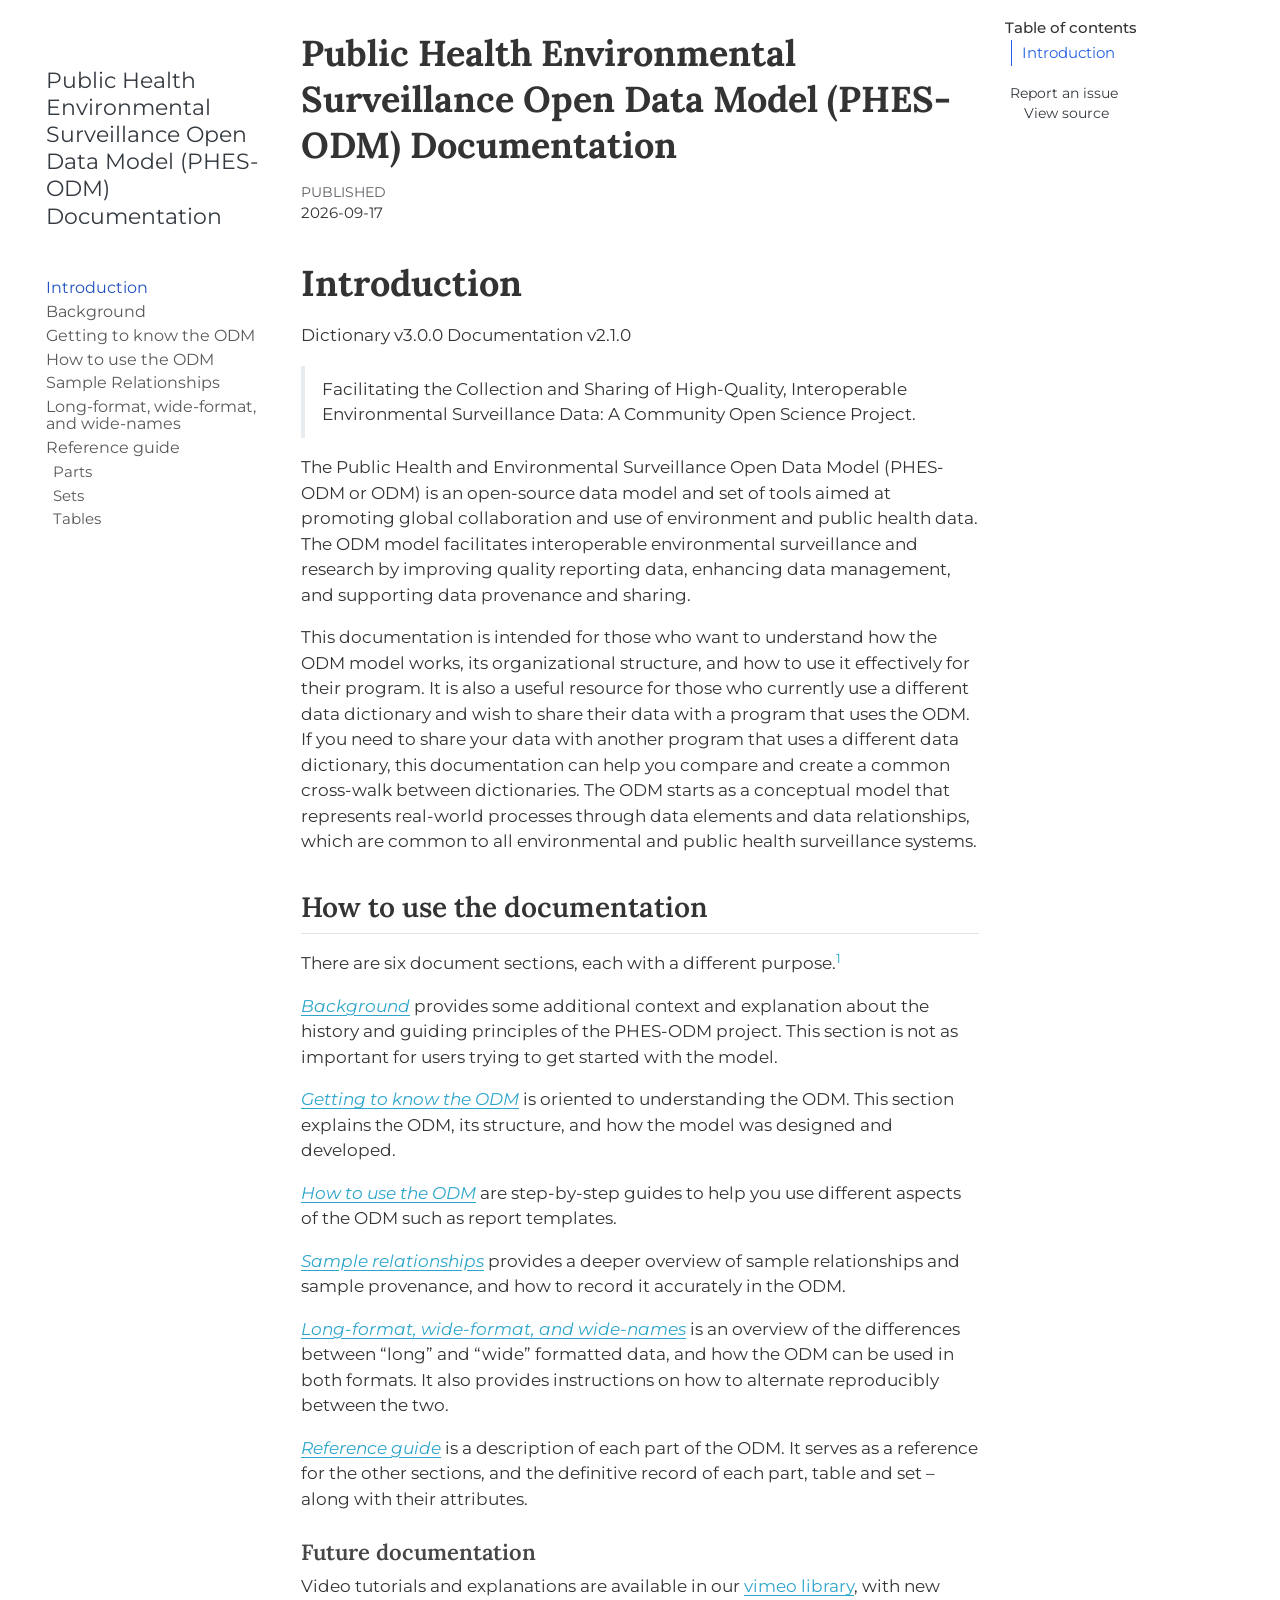
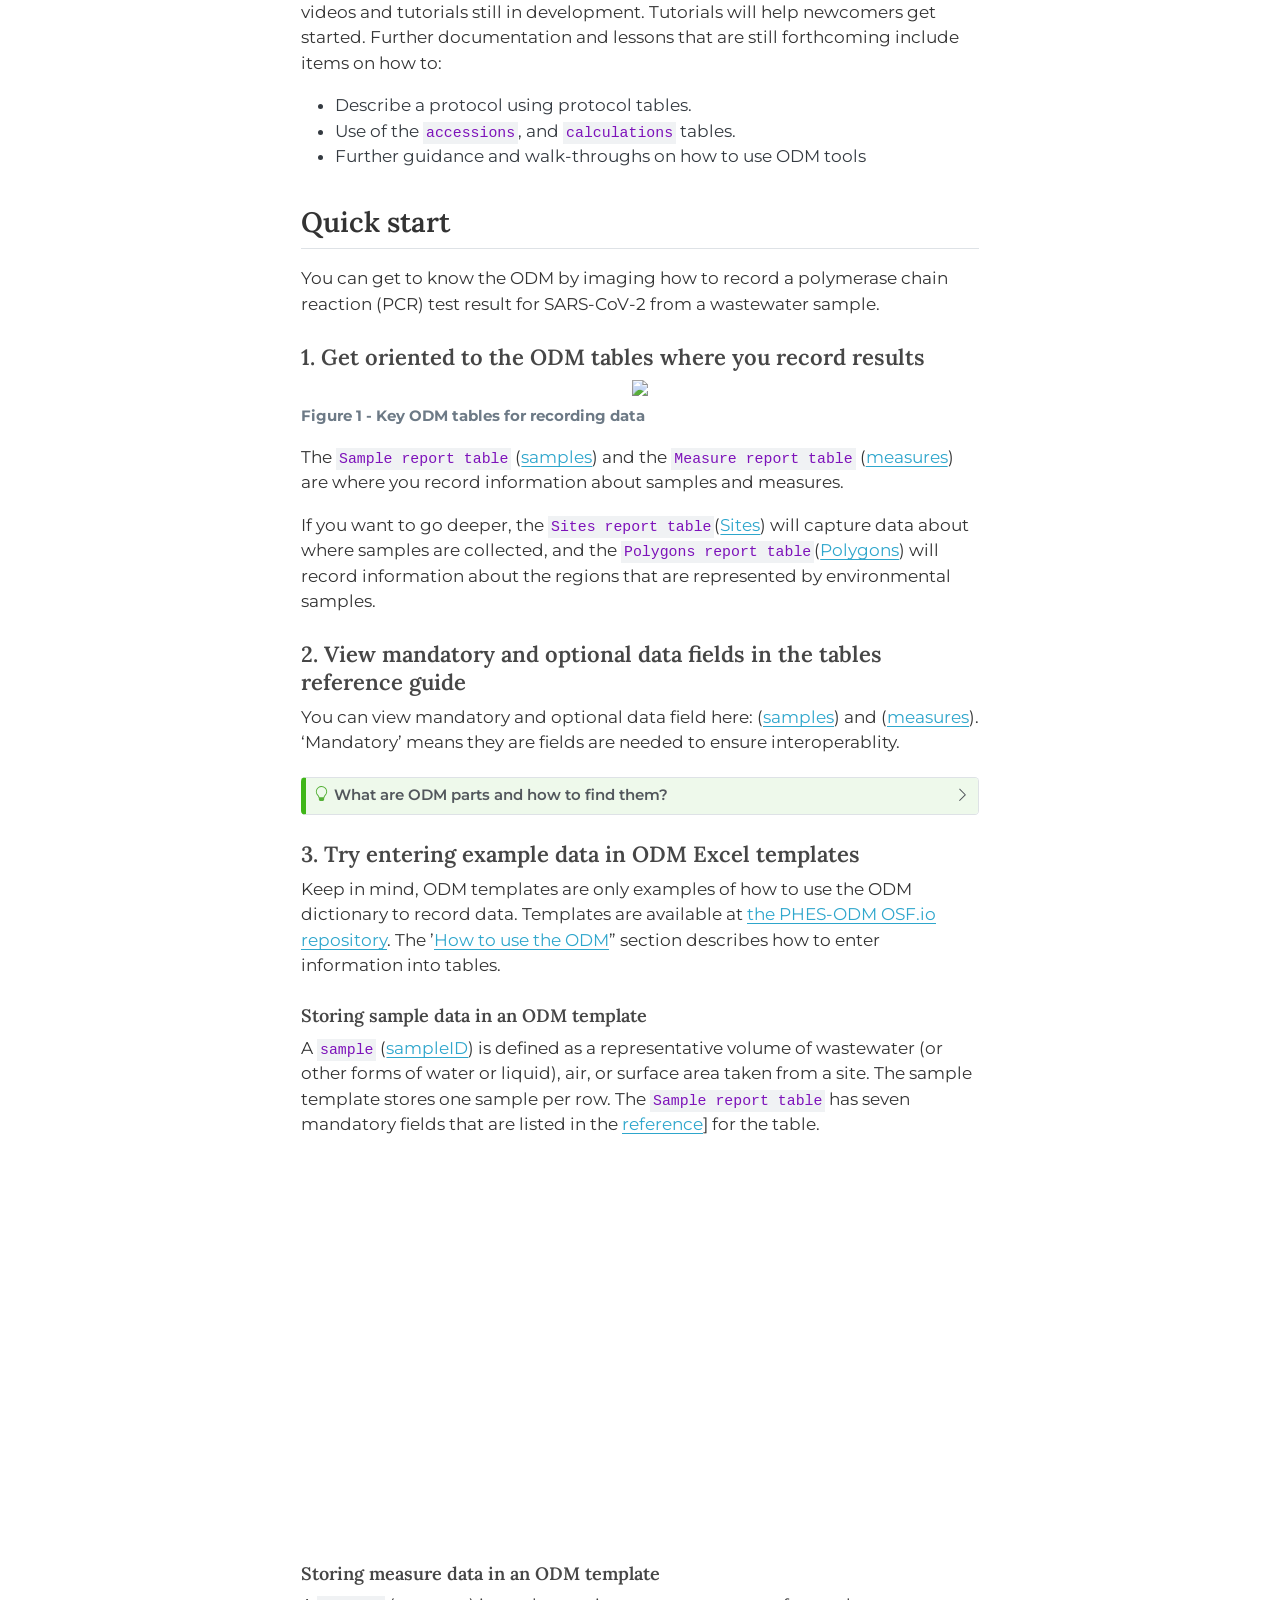
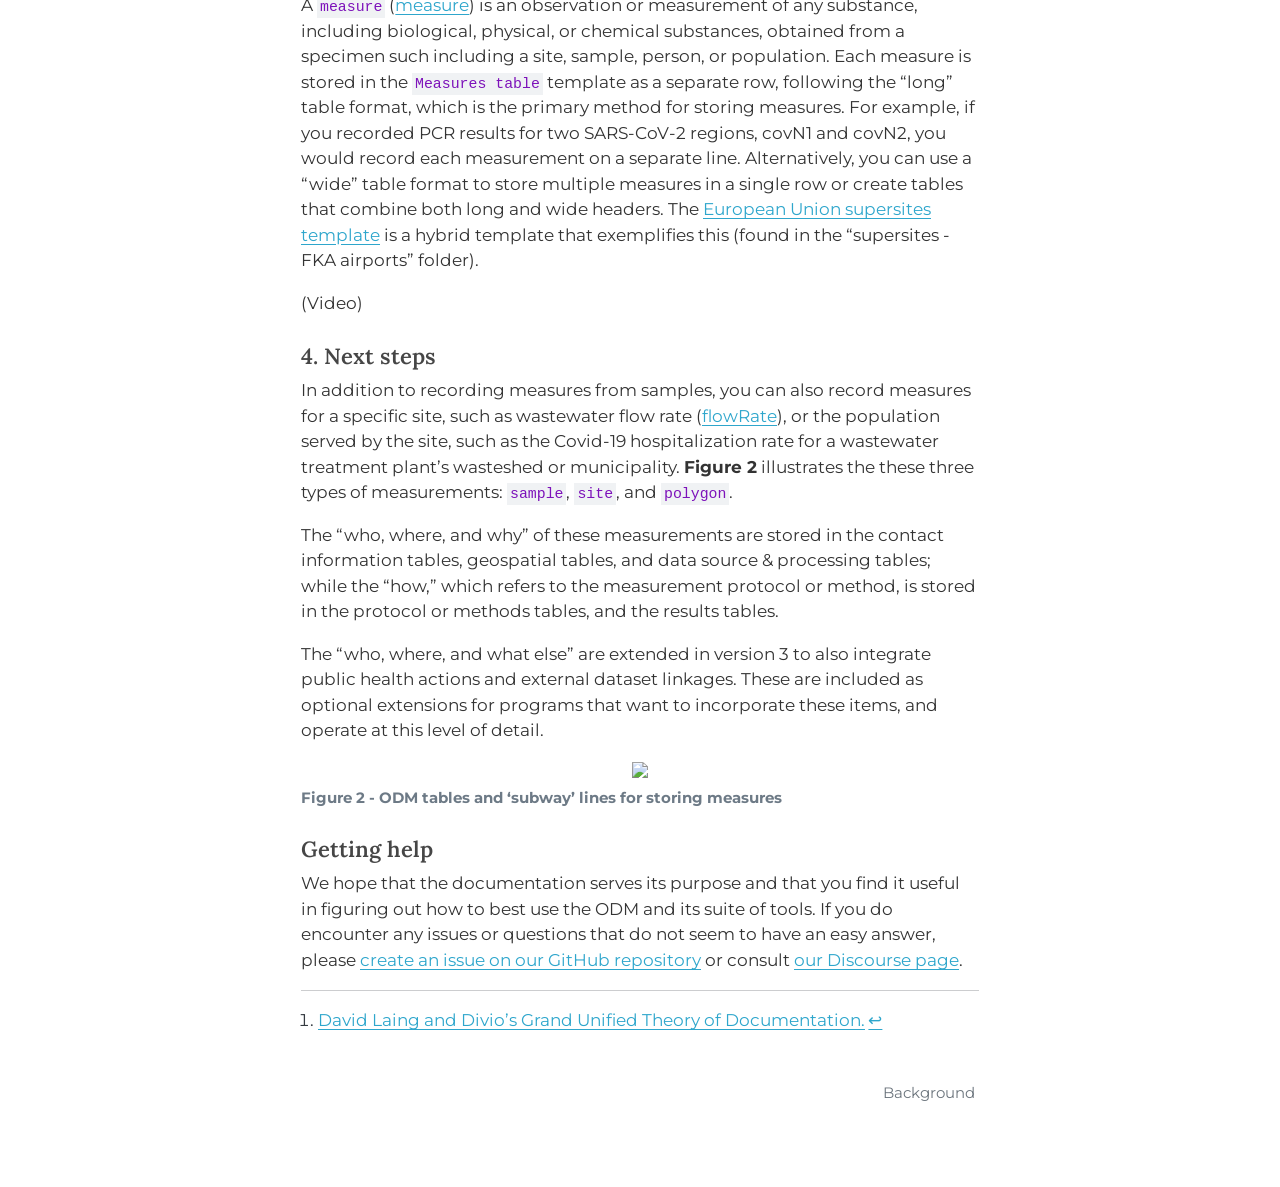
==== index.html @ 36b93fc3 "deploy: 9944a0d82ce27a2f8b0fd246a5327e32b0a26fd8" ====
<!DOCTYPE html>
<html xmlns="http://www.w3.org/1999/xhtml" lang="en-ca" xml:lang="en-ca"><head>

<meta charset="utf-8">
<meta name="generator" content="quarto-1.10.18">

<meta name="viewport" content="width=device-width, initial-scale=1.0, user-scalable=yes">

<meta name="dcterms.date" content="2026-09-17">

<title>Public Health Environmental Surveillance Open Data Model (PHES-ODM) Documentation</title>
<style>
/* Default styles provided by pandoc.
** See https://pandoc.org/MANUAL.html#variables-for-html for config info.
*/
span.smallcaps{font-variant: small-caps;}
div.columns{display: flex; gap: 1.5em;}
div.column{flex: auto;}
@media screen {
div.columns{gap: min(4vw, 1.5em);}
div.column{overflow-x: auto;}
}
div.hanging-indent{margin-left: 1.5em; text-indent: -1.5em;}
ul.task-list{list-style: none;}
ul.task-list li input[type="checkbox"] {
  width: 0.8em;
  margin: 0 0.8em 0.2em -1em; /* quarto-specific, see https://github.com/quarto-dev/quarto-cli/issues/4556 */ 
  vertical-align: middle;
}
</style>


<script src="site_libs/quarto-nav/quarto-nav.js"></script>
<script src="site_libs/quarto-nav/headroom.min.js"></script>
<script src="site_libs/clipboard/clipboard.min.js"></script>
<script src="site_libs/quarto-search/autocomplete.umd.js"></script>
<script src="site_libs/quarto-search/fuse.min.js"></script>
<script src="site_libs/quarto-search/quarto-search.js"></script>
<meta name="quarto:offset" content="./">
<link href="./background.html" rel="next">
<script src="site_libs/quarto-html/quarto.js" type="module"></script>
<script src="site_libs/quarto-html/tabsets/tabsets.js" type="module"></script>
<script src="site_libs/quarto-html/popper.min.js"></script>
<script src="site_libs/quarto-html/tippy.umd.min.js"></script>
<script src="site_libs/quarto-html/anchor.min.js"></script>
<link href="site_libs/quarto-html/tippy.css" rel="stylesheet">
<link href="site_libs/quarto-html/quarto-syntax-highlighting-64a204ab8560d761af7679ceaba22944.css" rel="stylesheet" id="quarto-text-highlighting-styles">
<script src="site_libs/bootstrap/bootstrap.min.js"></script>
<link href="site_libs/bootstrap/bootstrap-icons.css" rel="stylesheet">
<link href="site_libs/bootstrap/bootstrap-734c960766a101f755136e936b8c898f.min.css" rel="stylesheet" append-hash="true" id="quarto-bootstrap" data-mode="light">
<script id="quarto-search-options" type="application/json">{
  "location": "sidebar",
  "copy-button": false,
  "collapse-after": 3,
  "panel-placement": "start",
  "type": "textbox",
  "limit": 50,
  "keyboard-shortcut": [
    "f",
    "/",
    "s"
  ],
  "show-item-context": false,
  "language": {
    "search-no-results-text": "No results",
    "search-matching-documents-text": "matching documents",
    "search-copy-link-title": "Copy link to search",
    "search-hide-matches-text": "Hide additional matches",
    "search-more-match-text": "more match in this document",
    "search-more-matches-text": "more matches in this document",
    "search-clear-button-title": "Clear",
    "search-text-placeholder": "",
    "search-detached-cancel-button-title": "Cancel",
    "search-submit-button-title": "Submit",
    "search-label": "Search"
  }
}</script>


</head>

<body class="nav-sidebar floating quarto-light">

<div id="quarto-search-results"></div>
  <header id="quarto-header" class="headroom fixed-top">
  <nav class="quarto-secondary-nav">
    <div class="container-fluid d-flex">
      <button type="button" class="quarto-btn-toggle btn" data-bs-toggle="collapse" role="button" data-bs-target=".quarto-sidebar-collapse-item" aria-controls="quarto-sidebar" aria-expanded="false" aria-label="Toggle sidebar navigation" onclick="if (window.quartoToggleHeadroom) { window.quartoToggleHeadroom(); }">
        <i class="bi bi-layout-text-sidebar-reverse"></i>
      </button>
        <nav class="quarto-page-breadcrumbs" aria-label="breadcrumb"><ol class="breadcrumb"><li class="breadcrumb-item"><a href="./index.html">Introduction</a></li></ol></nav>
        <a class="flex-grow-1" role="navigation" data-bs-toggle="collapse" data-bs-target=".quarto-sidebar-collapse-item" aria-controls="quarto-sidebar" aria-expanded="false" aria-label="Toggle sidebar navigation" onclick="if (window.quartoToggleHeadroom) { window.quartoToggleHeadroom(); }">      
        </a>
      <button type="button" class="btn quarto-search-button" aria-label="Search" onclick="window.quartoOpenSearch();">
        <i class="bi bi-search"></i>
      </button>
    </div>
  </nav>
</header>
<!-- content -->
<div id="quarto-content" class="quarto-container page-columns page-rows-contents page-layout-article">
<!-- sidebar -->
  <nav id="quarto-sidebar" class="sidebar collapse collapse-horizontal quarto-sidebar-collapse-item sidebar-navigation floating overflow-auto">
    <div class="pt-lg-2 mt-2 text-left sidebar-header sidebar-header-stacked">
      <a href="./index.html" class="sidebar-logo-link">
      <img src="././assets/ODM-logo.png" alt="" class="sidebar-logo light-content py-0 d-lg-inline d-none">
      <img src="././assets/ODM-logo.png" alt="" class="sidebar-logo dark-content py-0 d-lg-inline d-none">
      </a>
    <div class="sidebar-title mb-0 py-0">
      <a href="./">Public Health Environmental Surveillance Open Data Model (PHES-ODM) Documentation</a> 
        <div class="sidebar-tools-main">
    <a href="https://github.com/Big-Life-Lab/PHES-ODM-Doc/tree/main/qmd/" title="Source Code" class="quarto-navigation-tool px-1" aria-label="Source Code"><i class="bi bi-github"></i></a>
    <div class="dropdown">
      <a href="" title="Download" id="quarto-navigation-tool-dropdown-0" class="quarto-navigation-tool dropdown-toggle px-1" data-bs-toggle="dropdown" aria-expanded="false" role="link" aria-label="Download"><i class="bi bi-download"></i></a>
      <ul class="dropdown-menu" aria-labelledby="quarto-navigation-tool-dropdown-0">
          <li>
            <a class="dropdown-item sidebar-tools-main-item" href="./ODM-documentation-v2.0.1.pdf">
              <i class="bi bi-file-pdf pe-1"></i>
            Download PDF
            </a>
          </li>
          <li>
            <a class="dropdown-item sidebar-tools-main-item" href="./ODM-documentation-v2.0.1.epub">
              <i class="bi bi-journal pe-1"></i>
            Download ePub
            </a>
          </li>
      </ul>
    </div>
</div>
    </div>
      </div>
        <div class="mt-2 flex-shrink-0 align-items-center">
        <div class="sidebar-search">
        <div id="quarto-search" class="" title="Search"></div>
        </div>
        </div>
    <div class="sidebar-menu-container"> 
    <ul class="list-unstyled mt-1">
        <li class="sidebar-item">
  <div class="sidebar-item-container"> 
  <a href="./index.html" class="sidebar-item-text sidebar-link active">
 <span class="menu-text">Introduction</span></a>
  </div>
</li>
        <li class="sidebar-item">
  <div class="sidebar-item-container"> 
  <a href="./background.html" class="sidebar-item-text sidebar-link">
 <span class="menu-text">Background</span></a>
  </div>
</li>
        <li class="sidebar-item">
  <div class="sidebar-item-container"> 
  <a href="./explanation.html" class="sidebar-item-text sidebar-link">
 <span class="menu-text">Getting to know the ODM</span></a>
  </div>
</li>
        <li class="sidebar-item">
  <div class="sidebar-item-container"> 
  <a href="./how-to.html" class="sidebar-item-text sidebar-link">
 <span class="menu-text">How to use the ODM</span></a>
  </div>
</li>
        <li class="sidebar-item">
  <div class="sidebar-item-container"> 
  <a href="./sampleRelationships.html" class="sidebar-item-text sidebar-link">
 <span class="menu-text">Sample Relationships</span></a>
  </div>
</li>
        <li class="sidebar-item">
  <div class="sidebar-item-container"> 
  <a href="./wide-names.html" class="sidebar-item-text sidebar-link">
 <span class="menu-text">Long-format, wide-format, and wide-names</span></a>
  </div>
</li>
        <li class="sidebar-item sidebar-item-section">
      <div class="sidebar-item-container"> 
            <a href="./ref-guide.html" class="sidebar-item-text sidebar-link">
 <span class="menu-text">Reference guide</span></a>
          <a class="sidebar-item-toggle text-start" data-bs-toggle="collapse" data-bs-target="#quarto-sidebar-section-1" role="navigation" aria-expanded="true" aria-label="Toggle section">
            <i class="bi bi-chevron-right ms-2"></i>
          </a> 
      </div>
      <ul id="quarto-sidebar-section-1" class="collapse list-unstyled sidebar-section depth1 show">  
          <li class="sidebar-item">
  <div class="sidebar-item-container"> 
  <a href="./parts.html" class="sidebar-item-text sidebar-link">
 <span class="menu-text">Parts</span></a>
  </div>
</li>
          <li class="sidebar-item">
  <div class="sidebar-item-container"> 
  <a href="./sets.html" class="sidebar-item-text sidebar-link">
 <span class="menu-text">Sets</span></a>
  </div>
</li>
          <li class="sidebar-item">
  <div class="sidebar-item-container"> 
  <a href="./tables.html" class="sidebar-item-text sidebar-link">
 <span class="menu-text">Tables</span></a>
  </div>
</li>
      </ul>
  </li>
    </ul>
    </div>
</nav>
<div id="quarto-sidebar-glass" class="quarto-sidebar-collapse-item" data-bs-toggle="collapse" data-bs-target=".quarto-sidebar-collapse-item"></div>
<!-- margin-sidebar -->
    <div id="quarto-margin-sidebar" class="sidebar margin-sidebar">
        <nav id="TOC" role="doc-toc" class="toc-active">
    <h2 id="toc-title">Table of contents</h2>
   
  <ul>
  <li><a href="#introduction" id="toc-introduction" class="nav-link active" data-scroll-target="#introduction">Introduction</a>
  <ul class="collapse">
  <li><a href="#how-to-use-the-documentation" id="toc-how-to-use-the-documentation" class="nav-link" data-scroll-target="#how-to-use-the-documentation">How to use the documentation</a>
  <ul class="collapse">
  <li><a href="#future-documentation" id="toc-future-documentation" class="nav-link" data-scroll-target="#future-documentation">Future documentation</a></li>
  </ul></li>
  <li><a href="#quick-start" id="toc-quick-start" class="nav-link" data-scroll-target="#quick-start">Quick start</a>
  <ul class="collapse">
  <li><a href="#get-oriented-to-the-odm-tables-where-you-record-results" id="toc-get-oriented-to-the-odm-tables-where-you-record-results" class="nav-link" data-scroll-target="#get-oriented-to-the-odm-tables-where-you-record-results">1. Get oriented to the ODM tables where you record results</a></li>
  <li><a href="#view-mandatory-and-optional-data-fields-in-the-tables-reference-guide" id="toc-view-mandatory-and-optional-data-fields-in-the-tables-reference-guide" class="nav-link" data-scroll-target="#view-mandatory-and-optional-data-fields-in-the-tables-reference-guide">2. View mandatory and optional data fields in the tables reference guide</a></li>
  <li><a href="#try-entering-example-data-in-odm-excel-templates" id="toc-try-entering-example-data-in-odm-excel-templates" class="nav-link" data-scroll-target="#try-entering-example-data-in-odm-excel-templates">3. Try entering example data in ODM Excel templates</a></li>
  <li><a href="#next-steps" id="toc-next-steps" class="nav-link" data-scroll-target="#next-steps">4. Next steps</a></li>
  <li><a href="#getting-help" id="toc-getting-help" class="nav-link" data-scroll-target="#getting-help">Getting help</a></li>
  </ul></li>
  </ul></li>
  </ul>
<div class="toc-actions"><ul><li><a href="https://github.com/Big-Life-Lab/PHES-ODM-Doc/issues/new" class="toc-action"><i class="bi bi-github"></i>Report an issue</a></li><li><a href="https://github.com/Big-Life-Lab/PHES-ODM-Doc/blob/main/qmd/index.qmd" class="toc-action"><i class="bi empty"></i>View source</a></li></ul></div></nav>
    </div>
<!-- main -->
<main class="content" id="quarto-document-content">

<header id="title-block-header" class="quarto-title-block default">
<div class="quarto-title">
<h1 class="title">Public Health Environmental Surveillance Open Data Model (PHES-ODM) Documentation</h1>
</div>



<div class="quarto-title-meta">

    
    <div>
    <div class="quarto-title-meta-heading">Published</div>
    <div class="quarto-title-meta-contents">
      <p class="date">2026-09-17</p>
    </div>
  </div>
  
    
  </div>
  


</header>


<section id="introduction" class="level1 unnumbered">
<h1 class="unnumbered">Introduction</h1>
<p>Dictionary v3.0.0 Documentation v2.1.0</p>
<blockquote class="blockquote">
<p>Facilitating the Collection and Sharing of High-Quality, Interoperable Environmental Surveillance Data: A Community Open Science Project.</p>
</blockquote>
<p>The Public Health and Environmental Surveillance Open Data Model (PHES-ODM or ODM) is an open-source data model and set of tools aimed at promoting global collaboration and use of environment and public health data. The ODM model facilitates interoperable environmental surveillance and research by improving quality reporting data, enhancing data management, and supporting data provenance and sharing.</p>
<p>This documentation is intended for those who want to understand how the ODM model works, its organizational structure, and how to use it effectively for their program. It is also a useful resource for those who currently use a different data dictionary and wish to share their data with a program that uses the ODM. If you need to share your data with another program that uses a different data dictionary, this documentation can help you compare and create a common cross-walk between dictionaries. The ODM starts as a conceptual model that represents real-world processes through data elements and data relationships, which are common to all environmental and public health surveillance systems.</p>
<section id="how-to-use-the-documentation" class="level2">
<h2 class="anchored" data-anchor-id="how-to-use-the-documentation">How to use the documentation</h2>
<p>There are six document sections, each with a different purpose.<a href="#fn1" class="footnote-ref" id="fnref1" role="doc-noteref"><sup>1</sup></a></p>
<p><a href="./background.html"><em>Background</em></a> provides some additional context and explanation about the history and guiding principles of the PHES-ODM project. This section is not as important for users trying to get started with the model.</p>
<p><a href="./explanation.html"><em>Getting to know the ODM</em></a> is oriented to understanding the ODM. This section explains the ODM, its structure, and how the model was designed and developed.</p>
<p><a href="./how-to.html"><em>How to use the ODM</em></a> are step-by-step guides to help you use different aspects of the ODM such as report templates.</p>
<p><a href="./sampleRelationships.html"><em>Sample relationships</em></a> provides a deeper overview of sample relationships and sample provenance, and how to record it accurately in the ODM.</p>
<p><a href="./wide-names.html"><em>Long-format, wide-format, and wide-names</em></a> is an overview of the differences between “long” and “wide” formatted data, and how the ODM can be used in both formats. It also provides instructions on how to alternate reproducibly between the two.</p>
<p><a href="./ref-guide.html"><em>Reference guide</em></a> is a description of each part of the ODM. It serves as a reference for the other sections, and the definitive record of each part, table and set – along with their attributes.</p>
<section id="future-documentation" class="level3">
<h3 class="anchored" data-anchor-id="future-documentation">Future documentation</h3>
<p>Video tutorials and explanations are available in our <a href="https://vimeo.com/user/126292027/folder/6496228?isPrivate=false">vimeo library</a>, with new videos and tutorials still in development. Tutorials will help newcomers get started. Further documentation and lessons that are still forthcoming include items on how to:</p>
<ul>
<li>Describe a protocol using protocol tables. <!--#  *Tutorials:* Oriented to learning, this piece must allow the newcomer to get started. This piece of the documentation should ideally take the form of a lesson. As an analogy, consider tutorials as being akin to teaching a small child how to cook.--></li>
<li>Use of the <code>accessions</code>, and <code>calculations</code> tables.</li>
<li>Further guidance and walk-throughs on how to use ODM tools</li>
</ul>
</section>
</section>
<section id="quick-start" class="level2">
<h2 class="anchored" data-anchor-id="quick-start">Quick start</h2>
<p>You can get to know the ODM by imaging how to record a polymerase chain reaction (PCR) test result for SARS-CoV-2 from a wastewater sample.</p>
<section id="get-oriented-to-the-odm-tables-where-you-record-results" class="level3">
<h3 class="anchored" data-anchor-id="get-oriented-to-the-odm-tables-where-you-record-results">1. Get oriented to the ODM tables where you record results</h3>
<div class="quarto-figure quarto-figure-center">
<figure class="figure">
<p><img src="assets/intro/figure1-ODMSubway-simple.png" class="img-fluid figure-img"></p>
<figcaption><strong>Figure 1 - Key ODM tables for recording data</strong></figcaption>
</figure>
</div>
<p>The <code>Sample report table</code> (<a href="https://docs.phes-odm.org/tables.html#samples" title="Samples report table">samples</a>) and the <code>Measure report table</code> (<a href="https://docs.phes-odm.org/tables.html#samples" title="Measures report table">measures</a>) are where you record information about samples and measures.</p>
<p>If you want to go deeper, the <code>Sites report table</code>(<a href="https://docs.phes-odm.org/tables.html#sites" title="Sites report table">Sites</a>) will capture data about where samples are collected, and the <code>Polygons report table</code>(<a href="https://docs.phes-odm.org/tables.html#polygons" title="Polygons report table">Polygons</a>) will record information about the regions that are represented by environmental samples.</p>
</section>
<section id="view-mandatory-and-optional-data-fields-in-the-tables-reference-guide" class="level3">
<h3 class="anchored" data-anchor-id="view-mandatory-and-optional-data-fields-in-the-tables-reference-guide">2. View mandatory and optional data fields in the tables reference guide</h3>
<p>You can view mandatory and optional data field here: (<a href="https://docs.phes-odm.org/tables.html#samples" title="Samples report table">samples</a>) and (<a href="https://docs.phes-odm.org/tables.html#samples" title="Measures report table">measures</a>). ‘Mandatory’ means they are fields are needed to ensure interoperablity.</p>
<div class="callout callout-style-default callout-tip callout-titled">
<div class="callout-header d-flex align-content-center collapsed" data-bs-toggle="collapse" data-bs-target=".callout-1-contents" aria-controls="callout-1" aria-expanded="false" aria-label="Toggle callout">
<div class="callout-icon-container">
<i class="callout-icon"></i>
</div>
<div class="callout-title-container flex-fill">
<span class="screen-reader-only">Tip</span>What are ODM parts and how to find them?
</div>
<div class="callout-btn-toggle d-inline-block border-0 py-1 ps-1 pe-0 float-end"><i class="callout-toggle"></i></div>
</div>
<div id="callout-1" class="callout-1-contents callout-collapse collapse">
<div class="callout-body-container callout-body">
<p>In the ODM, tables are an example of a part. A part name can be identified by its text style like <code>this</code>. The part identifier often follows the part in parenthesis, with a link to the part in the reference section.</p>
<p>So, <code>Sample report table</code> is the part name, and (<a href="./tables.html#samples">samples</a>) is the part ID and link to the documentation for that part.</p>
<p>You can find out more about parts on the <a href="./parts.html">reference guide section</a>.</p>
</div>
</div>
</div>
</section>
<section id="try-entering-example-data-in-odm-excel-templates" class="level3">
<h3 class="anchored" data-anchor-id="try-entering-example-data-in-odm-excel-templates">3. Try entering example data in ODM Excel templates</h3>
<p>Keep in mind, ODM templates are only examples of how to use the ODM dictionary to record data. Templates are available at <a href="https://osf.io/ab9se/files/osfstorage">the PHES-ODM OSF.io repository</a>. The ’<a href="https://docs.phes-odm.org/how-to.html">How to use the ODM</a>” section describes how to enter information into tables.</p>
<section id="storing-sample-data-in-an-odm-template" class="level4">
<h4 class="anchored" data-anchor-id="storing-sample-data-in-an-odm-template">Storing sample data in an ODM template</h4>
<p>A <code>sample</code> (<a href="./parts.html#sampleID">sampleID</a>) is defined as a representative volume of wastewater (or other forms of water or liquid), air, or surface area taken from a site. The sample template stores one sample per row. The <code>Sample report table</code> has seven mandatory fields that are listed in the <a href="./tables.html#samples">reference</a>] for the table.</p>
<div class="quarto-video ratio ratio-16x9"><iframe data-external="1" src="https://player.vimeo.com/video/802349692" frameborder="0" title="" allow="autoplay; fullscreen; picture-in-picture" allowfullscreen=""></iframe></div>
</section>
<section id="storing-measure-data-in-an-odm-template" class="level4">
<h4 class="anchored" data-anchor-id="storing-measure-data-in-an-odm-template">Storing measure data in an ODM template</h4>
<p>A <code>measure</code> (<a href="./parts.html#measureID">measure</a>) is an observation or measurement of any substance, including biological, physical, or chemical substances, obtained from a specimen such including a site, sample, person, or population. Each measure is stored in the <code>Measures table</code> template as a separate row, following the “long” table format, which is the primary method for storing measures. For example, if you recorded PCR results for two SARS-CoV-2 regions, covN1 and covN2, you would record each measurement on a separate line. Alternatively, you can use a “wide” table format to store multiple measures in a single row or create tables that combine both long and wide headers. The <a href="https://osf.io/ab9se/files/osfstorage">European Union supersites template</a> is a hybrid template that exemplifies this (found in the “supersites - FKA airports” folder).</p>
<p>(Video)</p>
</section>
</section>
<section id="next-steps" class="level3">
<h3 class="anchored" data-anchor-id="next-steps">4. Next steps</h3>
<p>In addition to recording measures from samples, you can also record measures for a specific site, such as wastewater flow rate (<a href="./parts.html#flowrate">flowRate</a>), or the population served by the site, such as the Covid-19 hospitalization rate for a wastewater treatment plant’s wasteshed or municipality. <strong>Figure 2</strong> illustrates the these three types of measurements: <code>sample</code>, <code>site</code>, and <code>polygon</code>.</p>
<p>The “who, where, and why” of these measurements are stored in the contact information tables, geospatial tables, and data source &amp; processing tables; while the “how,” which refers to the measurement protocol or method, is stored in the protocol or methods tables, and the results tables.</p>
<p>The “who, where, and what else” are extended in version 3 to also integrate public health actions and external dataset linkages. These are included as optional extensions for programs that want to incorporate these items, and operate at this level of detail.</p>
<div class="quarto-figure quarto-figure-center">
<figure class="figure">
<p><img src="assets/intro/Figure2-ODMSubway-complete.png" class="img-fluid figure-img"></p>
<figcaption><strong>Figure 2 - ODM tables and ‘subway’ lines for storing measures</strong></figcaption>
</figure>
</div>
</section>
<section id="getting-help" class="level3">
<h3 class="anchored" data-anchor-id="getting-help">Getting help</h3>
<p>We hope that the documentation serves its purpose and that you find it useful in figuring out how to best use the ODM and its suite of tools. If you do encounter any issues or questions that do not seem to have an easy answer, please <a href="https://github.com/Big-Life-Lab/PHES-ODM">create an issue on our GitHub repository</a> or consult <a href="https://odm.discourse.group/">our Discourse page</a>.</p>


</section>
</section>
</section>
<section id="footnotes" class="footnotes footnotes-end-of-document" role="doc-endnotes">
<hr>
<ol>
<li id="fn1"><p><a href="https://documentation.divio.com/#:~:text=The%20Grand%20Unified%20Theory%20of,guides%2C%20technical%20reference%20and%20explanation.">David Laing and Divio’s Grand Unified Theory of Documentation.</a><a href="#fnref1" class="footnote-back" role="doc-backlink">↩︎</a></p></li>
</ol>
</section>

</main> <!-- /main -->
<script id="quarto-html-after-body" type="application/javascript">
  window.document.addEventListener("DOMContentLoaded", function (event) {
    const icon = "";
    const anchorJS = new window.AnchorJS();
    anchorJS.options = {
      placement: 'right',
      icon: icon
    };
    anchorJS.add('.anchored');
    const isCodeAnnotation = (el) => {
      for (const clz of el.classList) {
        if (clz.startsWith('code-annotation-')) {                     
          return true;
        }
      }
      return false;
    }
    const onCopySuccess = function(e) {
      // button target
      const button = e.trigger;
      // don't keep focus
      button.blur();
      // flash "checked"
      button.classList.add('code-copy-button-checked');
      var currentTitle = button.getAttribute("title");
      button.setAttribute("title", "Copied!");
      let tooltip;
      if (window.bootstrap) {
        button.setAttribute("data-bs-toggle", "tooltip");
        button.setAttribute("data-bs-placement", "left");
        button.setAttribute("data-bs-title", "Copied!");
        tooltip = new bootstrap.Tooltip(button, 
          { trigger: "manual", 
            customClass: "code-copy-button-tooltip",
            offset: [0, -8]});
        tooltip.show();    
      }
      setTimeout(function() {
        if (tooltip) {
          tooltip.hide();
          button.removeAttribute("data-bs-title");
          button.removeAttribute("data-bs-toggle");
          button.removeAttribute("data-bs-placement");
        }
        button.setAttribute("title", currentTitle);
        button.classList.remove('code-copy-button-checked');
      }, 1000);
      // clear code selection
      e.clearSelection();
    }
    const getTextToCopy = function(trigger) {
      const outerScaffold = trigger.parentElement.cloneNode(true);
      const codeEl = outerScaffold.querySelector('code');
      for (const childEl of codeEl.children) {
        if (isCodeAnnotation(childEl)) {
          childEl.remove();
        }
      }
      return codeEl.innerText;
    }
    const clipboard = new window.ClipboardJS('.code-copy-button:not([data-in-quarto-modal])', {
      text: getTextToCopy
    });
    clipboard.on('success', onCopySuccess);
    if (window.document.getElementById('quarto-embedded-source-code-modal')) {
      const clipboardModal = new window.ClipboardJS('.code-copy-button[data-in-quarto-modal]', {
        text: getTextToCopy,
        container: window.document.getElementById('quarto-embedded-source-code-modal')
      });
      clipboardModal.on('success', onCopySuccess);
    }
      var localhostRegex = new RegExp(/^(?:http|https):\/\/localhost\:?[0-9]*\//);
      var mailtoRegex = new RegExp(/^mailto:/);
        var filterRegex = new RegExp('/' + window.location.host + '/');
      var isInternal = (href) => {
          return filterRegex.test(href) || localhostRegex.test(href) || mailtoRegex.test(href);
      }
      // Inspect non-navigation links and adorn them if external
     var links = window.document.querySelectorAll('a[href]:not(.nav-link):not(.navbar-brand):not(.toc-action):not(.sidebar-link):not(.sidebar-item-toggle):not(.pagination-link):not(.no-external):not([aria-hidden]):not(.dropdown-item):not(.quarto-navigation-tool):not(.about-link)');
      for (var i=0; i<links.length; i++) {
        const link = links[i];
        if (!isInternal(link.href)) {
          // undo the damage that might have been done by quarto-nav.js in the case of
          // links that we want to consider external
          if (link.dataset.originalHref !== undefined) {
            link.href = link.dataset.originalHref;
          }
        }
      }
    function tippyHover(el, contentFn, onTriggerFn, onUntriggerFn) {
      const config = {
        allowHTML: true,
        maxWidth: 500,
        delay: 100,
        arrow: false,
        appendTo: function(el) {
            return el.parentElement;
        },
        interactive: true,
        interactiveBorder: 10,
        theme: 'quarto',
        placement: 'bottom-start',
      };
      if (contentFn) {
        config.content = contentFn;
      }
      if (onTriggerFn) {
        config.onTrigger = onTriggerFn;
      }
      if (onUntriggerFn) {
        config.onUntrigger = onUntriggerFn;
      }
      window.tippy(el, config); 
    }
    const noterefs = window.document.querySelectorAll('a[role="doc-noteref"]');
    for (var i=0; i<noterefs.length; i++) {
      const ref = noterefs[i];
      tippyHover(ref, function() {
        // use id or data attribute instead here
        let href = ref.getAttribute('data-footnote-href') || ref.getAttribute('href');
        try { href = new URL(href).hash; } catch {}
        const id = href.replace(/^#\/?/, "");
        const note = window.document.getElementById(id);
        if (note) {
          return note.innerHTML;
        } else {
          return "";
        }
      });
    }
    const xrefs = window.document.querySelectorAll('a.quarto-xref');
    const processXRef = (id, note) => {
      // Strip column container classes
      const stripColumnClz = (el) => {
        el.classList.remove("page-full", "page-columns");
        if (el.children) {
          for (const child of el.children) {
            stripColumnClz(child);
          }
        }
      }
      stripColumnClz(note)
      if (id === null || id.startsWith('sec-')) {
        // Special case sections, only their first couple elements
        const container = document.createElement("div");
        if (note.children && note.children.length > 2) {
          container.appendChild(note.children[0].cloneNode(true));
          for (let i = 1; i < note.children.length; i++) {
            const child = note.children[i];
            if (child.tagName === "P" && child.innerText === "") {
              continue;
            } else {
              container.appendChild(child.cloneNode(true));
              break;
            }
          }
          if (window.Quarto?.typesetMath) {
            window.Quarto.typesetMath(container);
          }
          return container.innerHTML
        } else {
          if (window.Quarto?.typesetMath) {
            window.Quarto.typesetMath(note);
          }
          return note.innerHTML;
        }
      } else {
        // Remove any anchor links if they are present
        const anchorLink = note.querySelector('a.anchorjs-link');
        if (anchorLink) {
          anchorLink.remove();
        }
        if (window.Quarto?.typesetMath) {
          window.Quarto.typesetMath(note);
        }
        if (note.classList.contains("callout")) {
          return note.outerHTML;
        } else {
          return note.innerHTML;
        }
      }
    }
    for (var i=0; i<xrefs.length; i++) {
      const xref = xrefs[i];
      tippyHover(xref, undefined, function(instance) {
        instance.disable();
        let url = xref.getAttribute('href');
        let hash = undefined; 
        if (url.startsWith('#')) {
          hash = url;
        } else {
          try { hash = new URL(url).hash; } catch {}
        }
        if (hash) {
          const id = hash.replace(/^#\/?/, "");
          const note = window.document.getElementById(id);
          if (note !== null) {
            try {
              const html = processXRef(id, note.cloneNode(true));
              instance.setContent(html);
            } finally {
              instance.enable();
              instance.show();
            }
          } else {
            // See if we can fetch this
            fetch(url.split('#')[0])
            .then(res => res.text())
            .then(html => {
              const parser = new DOMParser();
              const htmlDoc = parser.parseFromString(html, "text/html");
              const note = htmlDoc.getElementById(id);
              if (note !== null) {
                const html = processXRef(id, note);
                instance.setContent(html);
              } 
            }).finally(() => {
              instance.enable();
              instance.show();
            });
          }
        } else {
          // See if we can fetch a full url (with no hash to target)
          // This is a special case and we should probably do some content thinning / targeting
          fetch(url)
          .then(res => res.text())
          .then(html => {
            const parser = new DOMParser();
            const htmlDoc = parser.parseFromString(html, "text/html");
            const note = htmlDoc.querySelector('main.content');
            if (note !== null) {
              // This should only happen for chapter cross references
              // (since there is no id in the URL)
              // remove the first header
              if (note.children.length > 0 && note.children[0].tagName === "HEADER") {
                note.children[0].remove();
              }
              const html = processXRef(null, note);
              instance.setContent(html);
            } 
          }).finally(() => {
            instance.enable();
            instance.show();
          });
        }
      }, function(instance) {
      });
    }
        let selectedAnnoteEl;
        const selectorForAnnotation = ( cell, annotation) => {
          let cellAttr = 'data-code-cell="' + cell + '"';
          let lineAttr = 'data-code-annotation="' +  annotation + '"';
          const selector = 'span[' + cellAttr + '][' + lineAttr + ']';
          return selector;
        }
        const selectCodeLines = (annoteEl) => {
          const doc = window.document;
          const targetCell = annoteEl.getAttribute("data-target-cell");
          const targetAnnotation = annoteEl.getAttribute("data-target-annotation");
          const annoteSpan = window.document.querySelector(selectorForAnnotation(targetCell, targetAnnotation));
          const lines = annoteSpan.getAttribute("data-code-lines").split(",");
          const lineIds = lines.map((line) => {
            return targetCell + "-" + line;
          })
          let top = null;
          let height = null;
          let parent = null;
          if (lineIds.length > 0) {
              //compute the position of the single el (top and bottom and make a div)
              const el = window.document.getElementById(lineIds[0]);
              top = el.offsetTop;
              height = el.offsetHeight;
              parent = el.parentElement.parentElement;
            if (lineIds.length > 1) {
              const lastEl = window.document.getElementById(lineIds[lineIds.length - 1]);
              const bottom = lastEl.offsetTop + lastEl.offsetHeight;
              height = bottom - top;
            }
            if (top !== null && height !== null && parent !== null) {
              // cook up a div (if necessary) and position it 
              let div = window.document.getElementById("code-annotation-line-highlight");
              if (div === null) {
                div = window.document.createElement("div");
                div.setAttribute("id", "code-annotation-line-highlight");
                div.style.position = 'absolute';
                parent.appendChild(div);
              }
              div.style.top = top - 2 + "px";
              div.style.height = height + 4 + "px";
              div.style.left = 0;
              let gutterDiv = window.document.getElementById("code-annotation-line-highlight-gutter");
              if (gutterDiv === null) {
                gutterDiv = window.document.createElement("div");
                gutterDiv.setAttribute("id", "code-annotation-line-highlight-gutter");
                gutterDiv.style.position = 'absolute';
                const codeCell = window.document.getElementById(targetCell);
                const gutter = codeCell.querySelector('.code-annotation-gutter');
                gutter.appendChild(gutterDiv);
              }
              gutterDiv.style.top = top - 2 + "px";
              gutterDiv.style.height = height + 4 + "px";
            }
            selectedAnnoteEl = annoteEl;
          }
        };
        const unselectCodeLines = () => {
          const elementsIds = ["code-annotation-line-highlight", "code-annotation-line-highlight-gutter"];
          elementsIds.forEach((elId) => {
            const div = window.document.getElementById(elId);
            if (div) {
              div.remove();
            }
          });
          selectedAnnoteEl = undefined;
        };
          // Handle positioning of the toggle
      window.addEventListener(
        "resize",
        throttle(() => {
          elRect = undefined;
          if (selectedAnnoteEl) {
            selectCodeLines(selectedAnnoteEl);
          }
        }, 10)
      );
      function throttle(fn, ms) {
      let throttle = false;
      let timer;
        return (...args) => {
          if(!throttle) { // first call gets through
              fn.apply(this, args);
              throttle = true;
          } else { // all the others get throttled
              if(timer) clearTimeout(timer); // cancel #2
              timer = setTimeout(() => {
                fn.apply(this, args);
                timer = throttle = false;
              }, ms);
          }
        };
      }
        // Attach click handler to the DT
        const annoteDls = window.document.querySelectorAll('dt[data-target-cell]');
        for (const annoteDlNode of annoteDls) {
          annoteDlNode.addEventListener('click', (event) => {
            const clickedEl = event.target;
            if (clickedEl !== selectedAnnoteEl) {
              unselectCodeLines();
              const activeEl = window.document.querySelector('dt[data-target-cell].code-annotation-active');
              if (activeEl) {
                activeEl.classList.remove('code-annotation-active');
              }
              selectCodeLines(clickedEl);
              clickedEl.classList.add('code-annotation-active');
            } else {
              // Unselect the line
              unselectCodeLines();
              clickedEl.classList.remove('code-annotation-active');
            }
          });
        }
    const findCites = (el) => {
      const parentEl = el.parentElement;
      if (parentEl) {
        const cites = parentEl.dataset.cites;
        if (cites) {
          return {
            el,
            cites: cites.split(' ')
          };
        } else {
          return findCites(el.parentElement)
        }
      } else {
        return undefined;
      }
    };
    var bibliorefs = window.document.querySelectorAll('a[role="doc-biblioref"]');
    for (var i=0; i<bibliorefs.length; i++) {
      const ref = bibliorefs[i];
      const citeInfo = findCites(ref);
      if (citeInfo) {
        tippyHover(citeInfo.el, function() {
          var popup = window.document.createElement('div');
          citeInfo.cites.forEach(function(cite) {
            var citeDiv = window.document.createElement('div');
            citeDiv.classList.add('hanging-indent');
            citeDiv.classList.add('csl-entry');
            var biblioDiv = window.document.getElementById('ref-' + cite);
            if (biblioDiv) {
              citeDiv.innerHTML = biblioDiv.innerHTML;
            }
            popup.appendChild(citeDiv);
          });
          return popup.innerHTML;
        });
      }
    }
  });
  </script>
<nav class="page-navigation">
  <div class="nav-page nav-page-previous">
  </div>
  <div class="nav-page nav-page-next">
      <a href="./background.html" class="pagination-link" aria-label="Background">
        <span class="nav-page-text">Background</span> <i class="bi bi-arrow-right-short"></i>
      </a>
  </div>
</nav>
</div> <!-- /content -->




<footer class="footer"><div class="nav-footer"><div class="nav-footer-center"><div class="toc-actions d-sm-block d-md-none"><ul><li><a href="https://github.com/Big-Life-Lab/PHES-ODM-Doc/issues/new" class="toc-action"><i class="bi bi-github"></i>Report an issue</a></li><li><a href="https://github.com/Big-Life-Lab/PHES-ODM-Doc/blob/main/qmd/index.qmd" class="toc-action"><i class="bi empty"></i>View source</a></li></ul></div></div></div></footer></body></html>
---- site_libs/quarto-html/quarto-syntax-highlighting-64a204ab8560d761af7679ceaba22944.css ----
/* quarto syntax highlight colors */
:root {
  --quarto-hl-ot-color: #003B4F;
  --quarto-hl-at-color: #657422;
  --quarto-hl-ss-color: #20794D;
  --quarto-hl-an-color: #5E5E5E;
  --quarto-hl-fu-color: #4758AB;
  --quarto-hl-st-color: #20794D;
  --quarto-hl-cf-color: #003B4F;
  --quarto-hl-op-color: #5E5E5E;
  --quarto-hl-er-color: #AD0000;
  --quarto-hl-bn-color: #AD0000;
  --quarto-hl-al-color: #AD0000;
  --quarto-hl-va-color: #111111;
  --quarto-hl-bu-color: inherit;
  --quarto-hl-ex-color: inherit;
  --quarto-hl-pp-color: #AD0000;
  --quarto-hl-in-color: #5E5E5E;
  --quarto-hl-vs-color: #20794D;
  --quarto-hl-wa-color: #5E5E5E;
  --quarto-hl-do-color: #5E5E5E;
  --quarto-hl-im-color: #00769E;
  --quarto-hl-ch-color: #20794D;
  --quarto-hl-dt-color: #AD0000;
  --quarto-hl-fl-color: #AD0000;
  --quarto-hl-co-color: #5E5E5E;
  --quarto-hl-cv-color: #5E5E5E;
  --quarto-hl-cn-color: #8f5902;
  --quarto-hl-sc-color: #5E5E5E;
  --quarto-hl-dv-color: #AD0000;
  --quarto-hl-kw-color: #003B4F;
}

/* other quarto variables */
:root {
  --quarto-font-monospace: SFMono-Regular, Menlo, Monaco, Consolas, "Liberation Mono", "Courier New", monospace;
}

/* syntax highlight based on Pandoc's rules */
pre > code.sourceCode > span {
  color: #003B4F;
}

code.sourceCode > span {
  color: #003B4F;
}

div.sourceCode,
div.sourceCode pre.sourceCode {
  color: #003B4F;
}

/* Normal */
code span {
  color: #003B4F;
}

/* Alert */
code span.al {
  color: #AD0000;
  font-style: inherit;
}

/* Annotation */
code span.an {
  color: #5E5E5E;
  font-style: inherit;
}

/* Attribute */
code span.at {
  color: #657422;
  font-style: inherit;
}

/* BaseN */
code span.bn {
  color: #AD0000;
  font-style: inherit;
}

/* BuiltIn */
code span.bu {
  font-style: inherit;
}

/* ControlFlow */
code span.cf {
  color: #003B4F;
  font-weight: bold;
  font-style: inherit;
}

/* Char */
code span.ch {
  color: #20794D;
  font-style: inherit;
}

/* Constant */
code span.cn {
  color: #8f5902;
  font-style: inherit;
}

/* Comment */
code span.co {
  color: #5E5E5E;
  font-style: inherit;
}

/* CommentVar */
code span.cv {
  color: #5E5E5E;
  font-style: italic;
}

/* Documentation */
code span.do {
  color: #5E5E5E;
  font-style: italic;
}

/* DataType */
code span.dt {
  color: #AD0000;
  font-style: inherit;
}

/* DecVal */
code span.dv {
  color: #AD0000;
  font-style: inherit;
}

/* Error */
code span.er {
  color: #AD0000;
  font-style: inherit;
}

/* Extension */
code span.ex {
  font-style: inherit;
}

/* Float */
code span.fl {
  color: #AD0000;
  font-style: inherit;
}

/* Function */
code span.fu {
  color: #4758AB;
  font-style: inherit;
}

/* Import */
code span.im {
  color: #00769E;
  font-style: inherit;
}

/* Information */
code span.in {
  color: #5E5E5E;
  font-style: inherit;
}

/* Keyword */
code span.kw {
  color: #003B4F;
  font-weight: bold;
  font-style: inherit;
}

/* Operator */
code span.op {
  color: #5E5E5E;
  font-style: inherit;
}

/* Other */
code span.ot {
  color: #003B4F;
  font-style: inherit;
}

/* Preprocessor */
code span.pp {
  color: #AD0000;
  font-style: inherit;
}

/* SpecialChar */
code span.sc {
  color: #5E5E5E;
  font-style: inherit;
}

/* SpecialString */
code span.ss {
  color: #20794D;
  font-style: inherit;
}

/* String */
code span.st {
  color: #20794D;
  font-style: inherit;
}

/* Variable */
code span.va {
  color: #111111;
  font-style: inherit;
}

/* VerbatimString */
code span.vs {
  color: #20794D;
  font-style: inherit;
}

/* Warning */
code span.wa {
  color: #5E5E5E;
  font-style: italic;
}

.prevent-inlining {
  content: "</";
}

/*# sourceMappingURL=9d8d5bb603a83b8298b89080a598c93b.css.map */
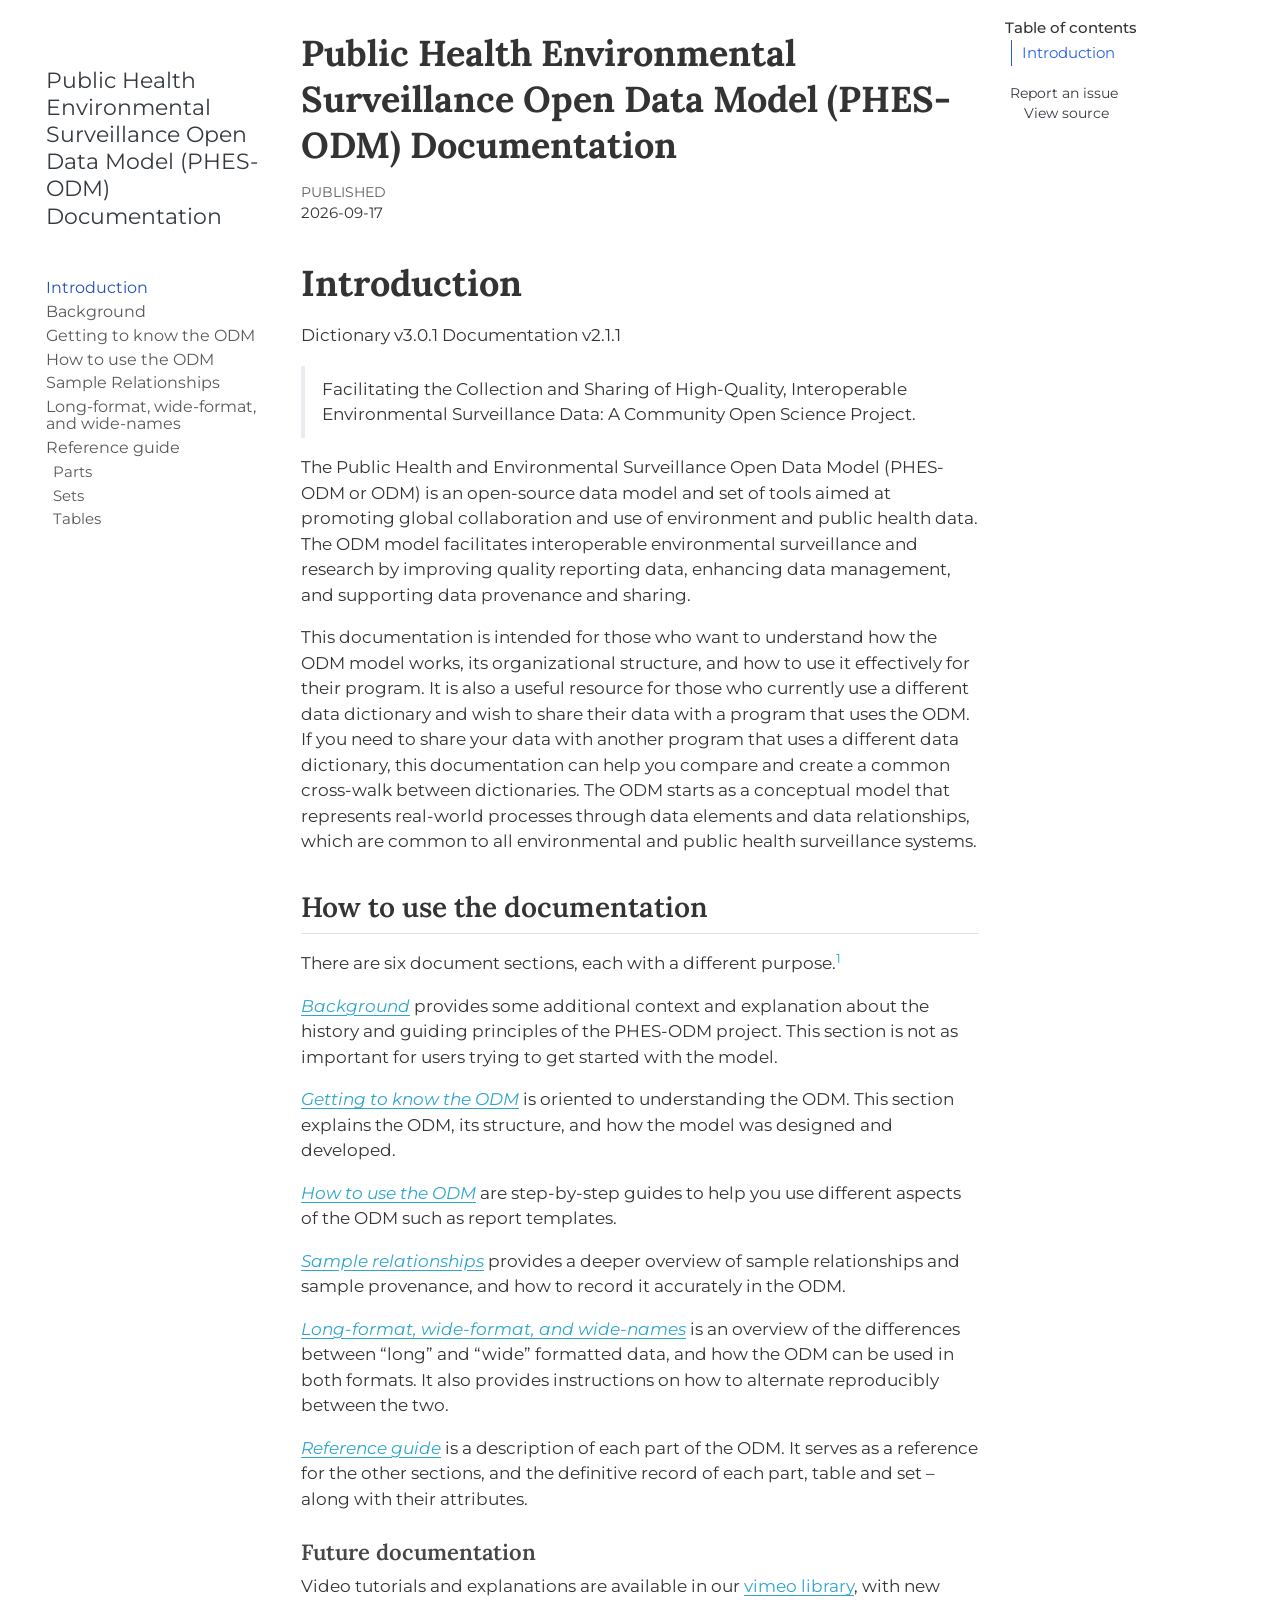
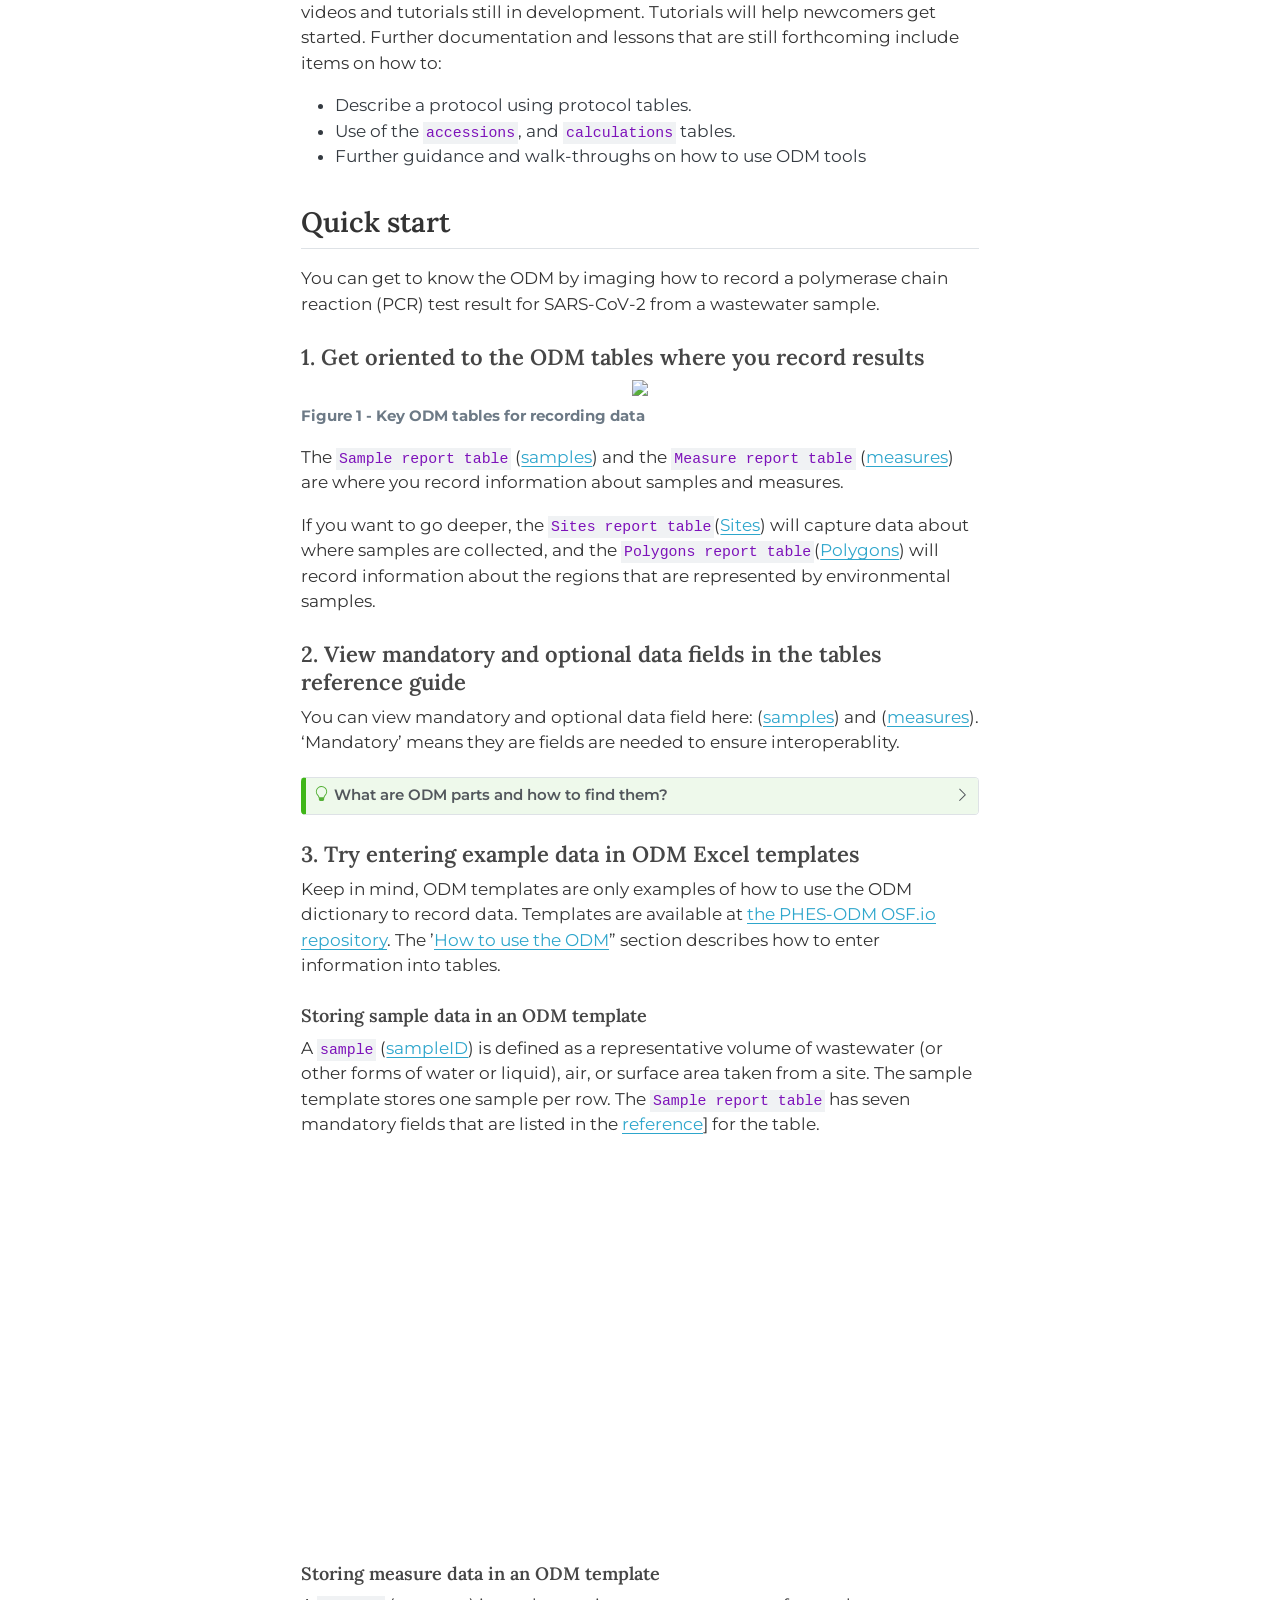
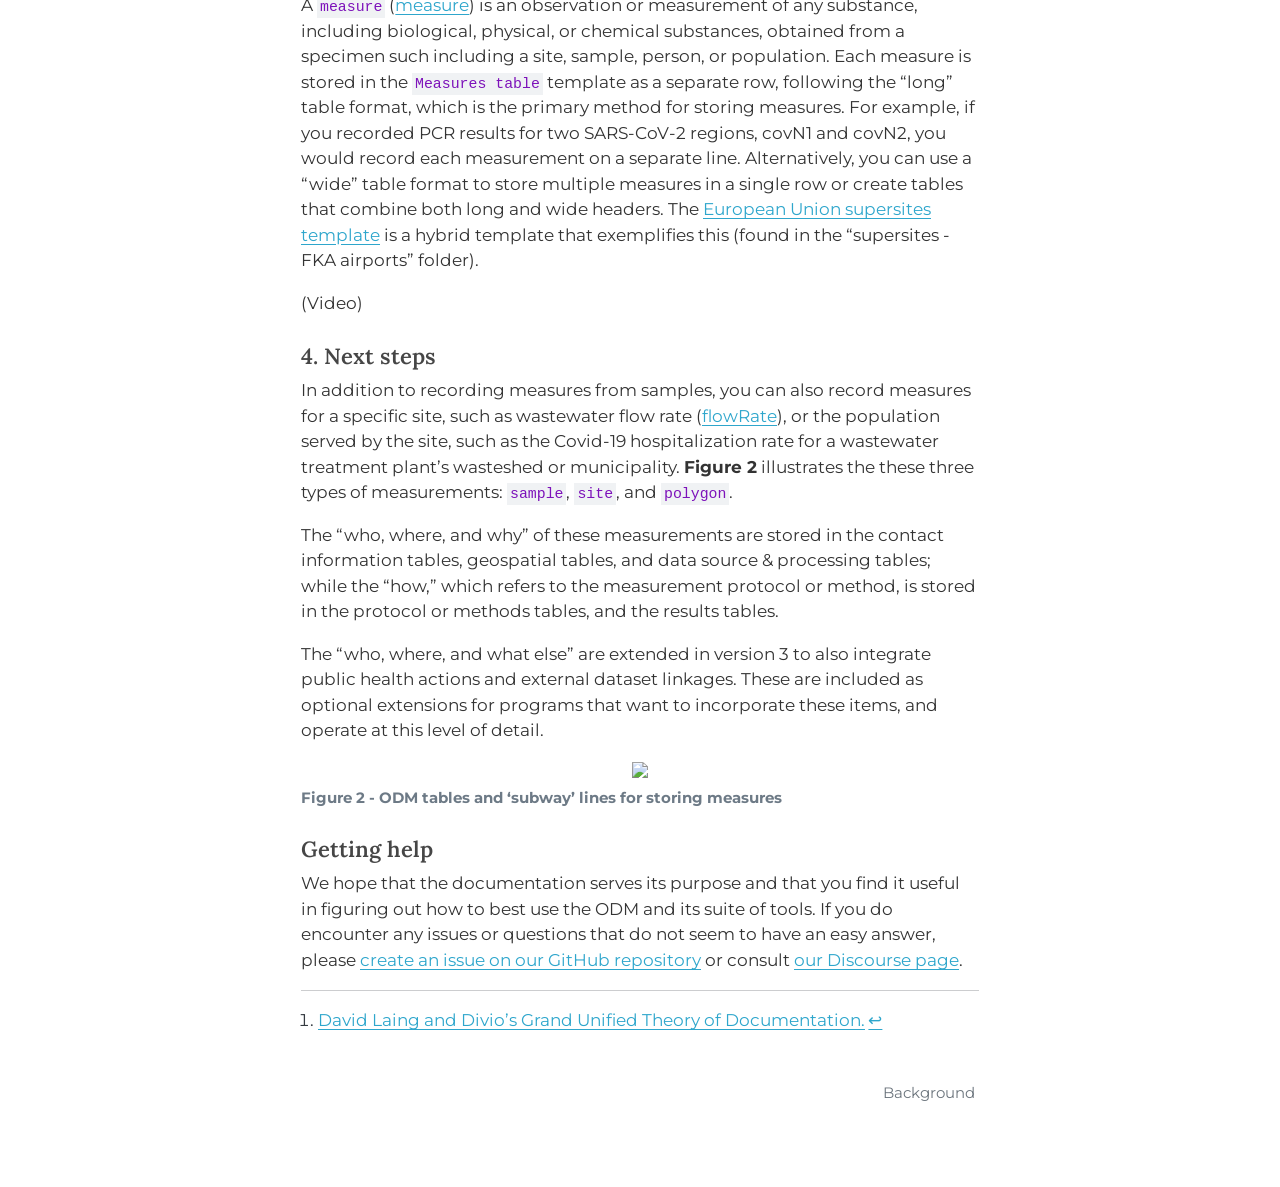
==== commit b47dc4b0: "deploy: 3c41c69f45f5498aaef30e89d2fb18242feb30fe" ====
--- a/index.html
+++ b/index.html
@@ -114,13 +114,13 @@
       <a href="" title="Download" id="quarto-navigation-tool-dropdown-0" class="quarto-navigation-tool dropdown-toggle px-1" data-bs-toggle="dropdown" aria-expanded="false" role="link" aria-label="Download"><i class="bi bi-download"></i></a>
       <ul class="dropdown-menu" aria-labelledby="quarto-navigation-tool-dropdown-0">
           <li>
-            <a class="dropdown-item sidebar-tools-main-item" href="./ODM-documentation-v2.0.1.pdf">
+            <a class="dropdown-item sidebar-tools-main-item" href="./ODM-documentation-v2.1.1.pdf">
               <i class="bi bi-file-pdf pe-1"></i>
             Download PDF
             </a>
           </li>
           <li>
-            <a class="dropdown-item sidebar-tools-main-item" href="./ODM-documentation-v2.0.1.epub">
+            <a class="dropdown-item sidebar-tools-main-item" href="./ODM-documentation-v2.1.1.epub">
               <i class="bi bi-journal pe-1"></i>
             Download ePub
             </a>
@@ -260,7 +260,7 @@
 
 <section id="introduction" class="level1 unnumbered">
 <h1 class="unnumbered">Introduction</h1>
-<p>Dictionary v3.0.0 Documentation v2.1.0</p>
+<p>Dictionary v3.0.1 Documentation v2.1.1</p>
 <blockquote class="blockquote">
 <p>Facilitating the Collection and Sharing of High-Quality, Interoperable Environmental Surveillance Data: A Community Open Science Project.</p>
 </blockquote>
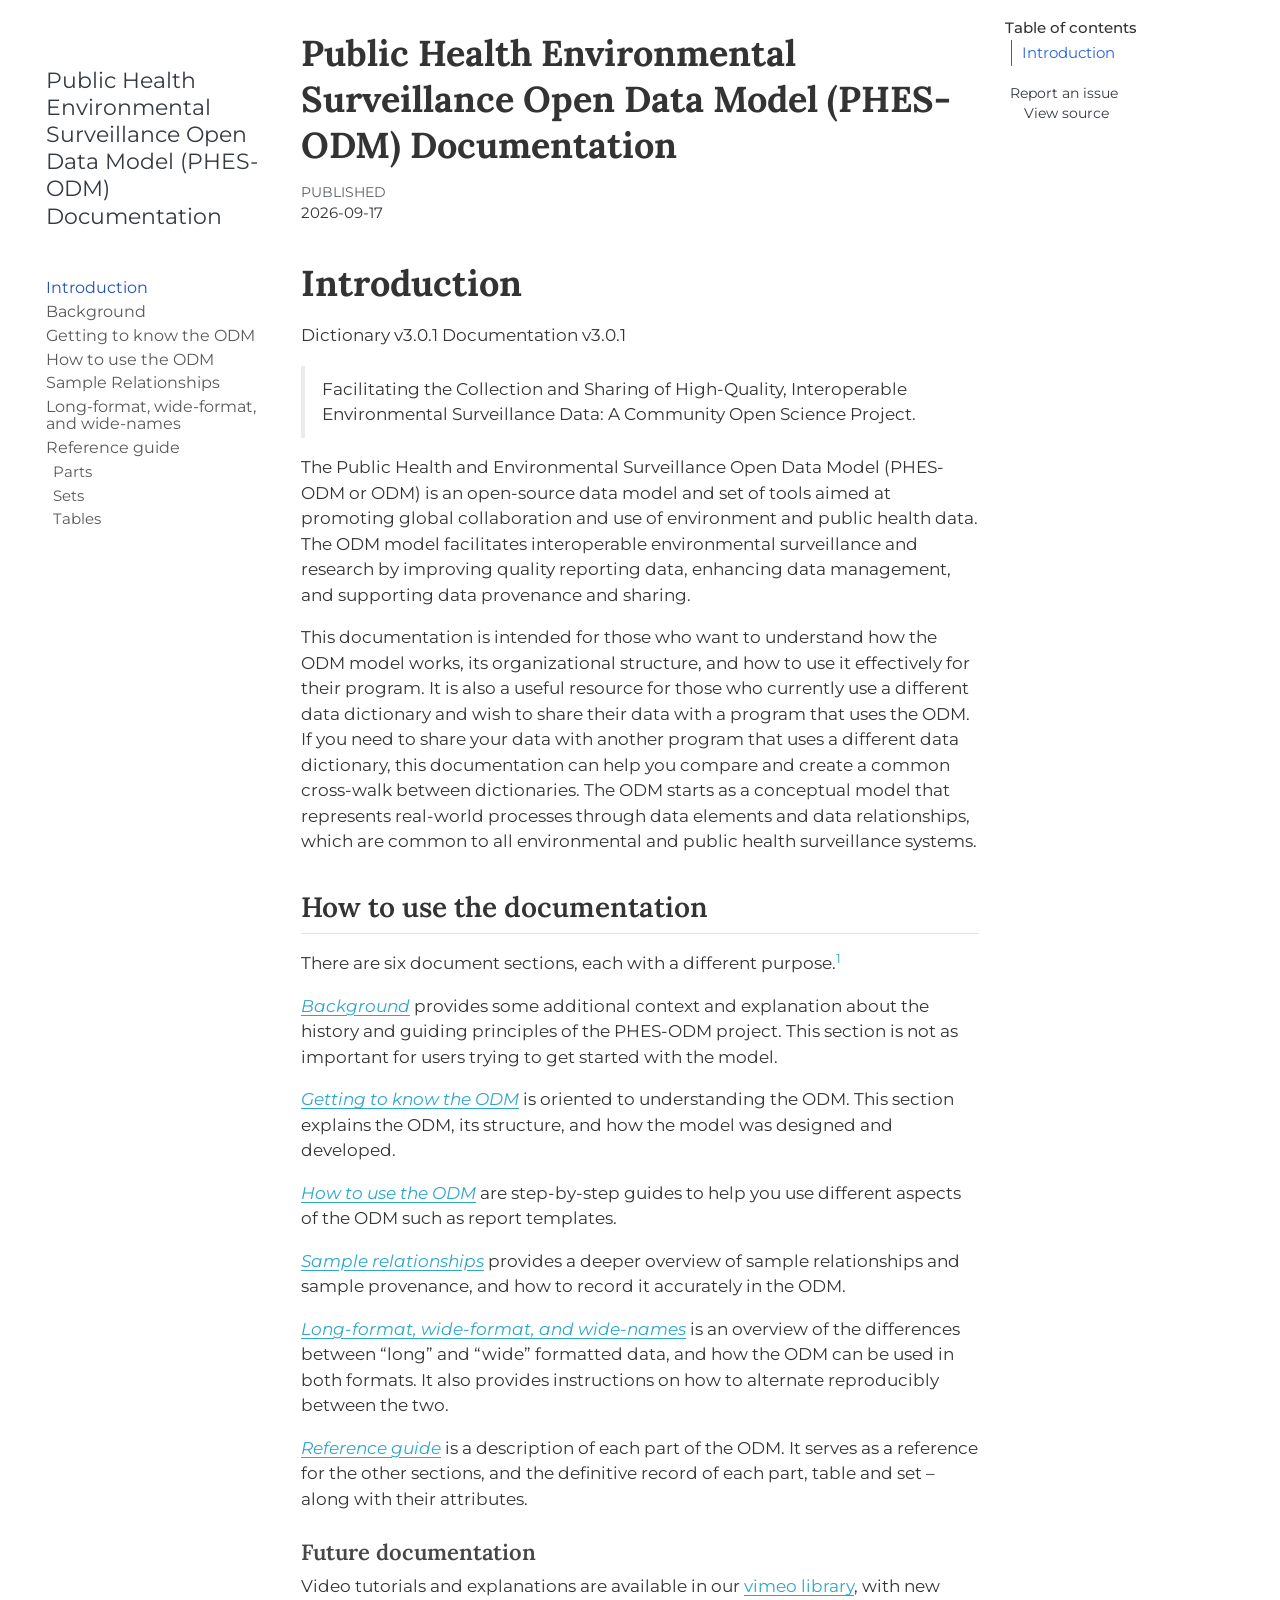
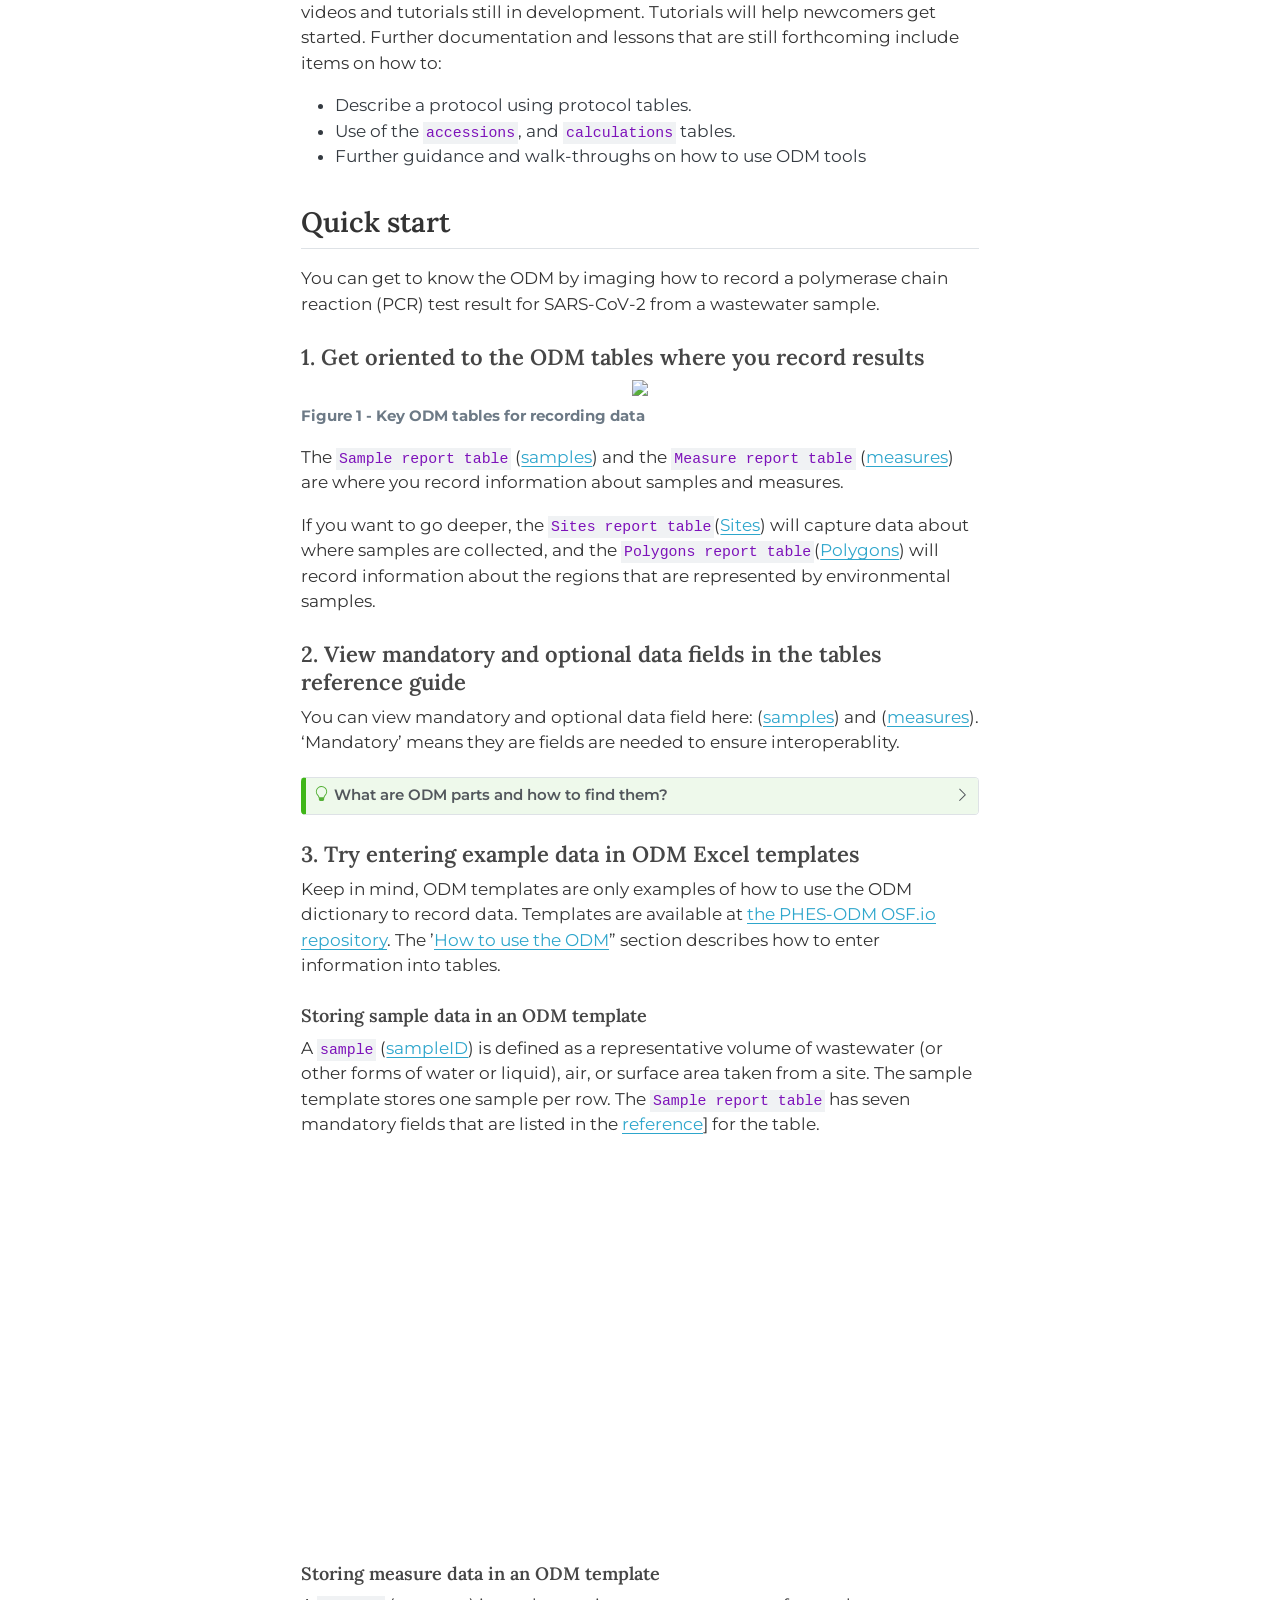
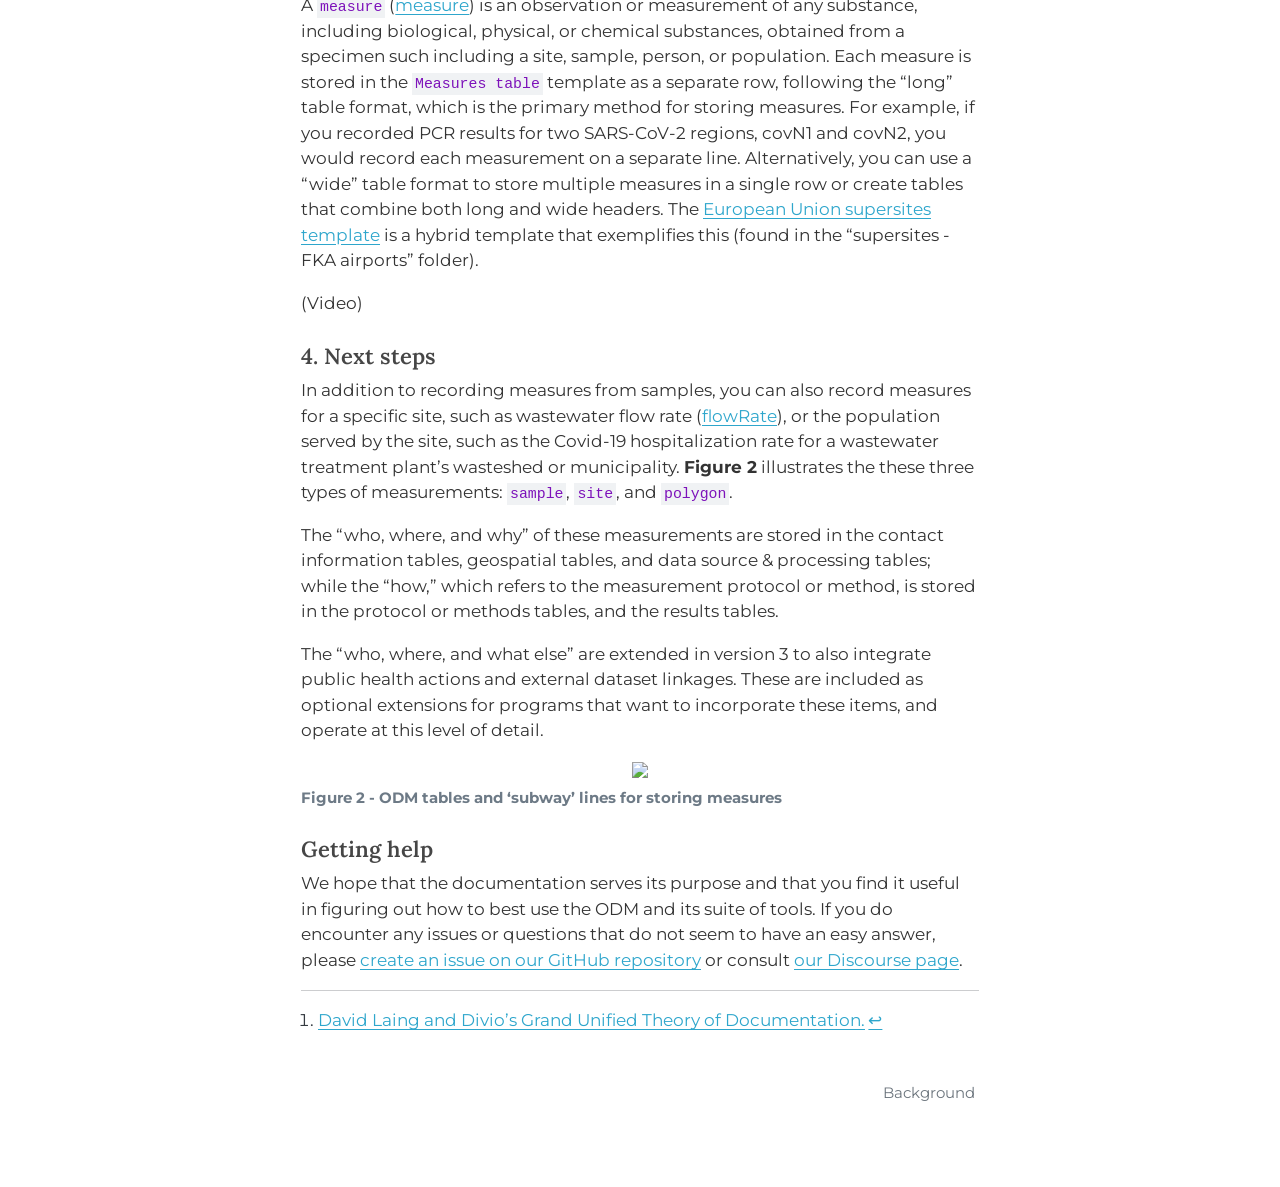
==== commit b23e15e0: "deploy: bcc518b26dbcafd7dfc27d4ccc1984ec687d4e08" ====
--- a/index.html
+++ b/index.html
@@ -114,13 +114,13 @@
       <a href="" title="Download" id="quarto-navigation-tool-dropdown-0" class="quarto-navigation-tool dropdown-toggle px-1" data-bs-toggle="dropdown" aria-expanded="false" role="link" aria-label="Download"><i class="bi bi-download"></i></a>
       <ul class="dropdown-menu" aria-labelledby="quarto-navigation-tool-dropdown-0">
           <li>
-            <a class="dropdown-item sidebar-tools-main-item" href="./ODM-documentation-v2.1.1.pdf">
+            <a class="dropdown-item sidebar-tools-main-item" href="./ODM-documentation-v3.0.1.pdf">
               <i class="bi bi-file-pdf pe-1"></i>
             Download PDF
             </a>
           </li>
           <li>
-            <a class="dropdown-item sidebar-tools-main-item" href="./ODM-documentation-v2.1.1.epub">
+            <a class="dropdown-item sidebar-tools-main-item" href="./ODM-documentation-v3.0.1.epub">
               <i class="bi bi-journal pe-1"></i>
             Download ePub
             </a>
@@ -260,7 +260,7 @@
 
 <section id="introduction" class="level1 unnumbered">
 <h1 class="unnumbered">Introduction</h1>
-<p>Dictionary v3.0.1 Documentation v2.1.1</p>
+<p>Dictionary v3.0.1 Documentation v3.0.1</p>
 <blockquote class="blockquote">
 <p>Facilitating the Collection and Sharing of High-Quality, Interoperable Environmental Surveillance Data: A Community Open Science Project.</p>
 </blockquote>
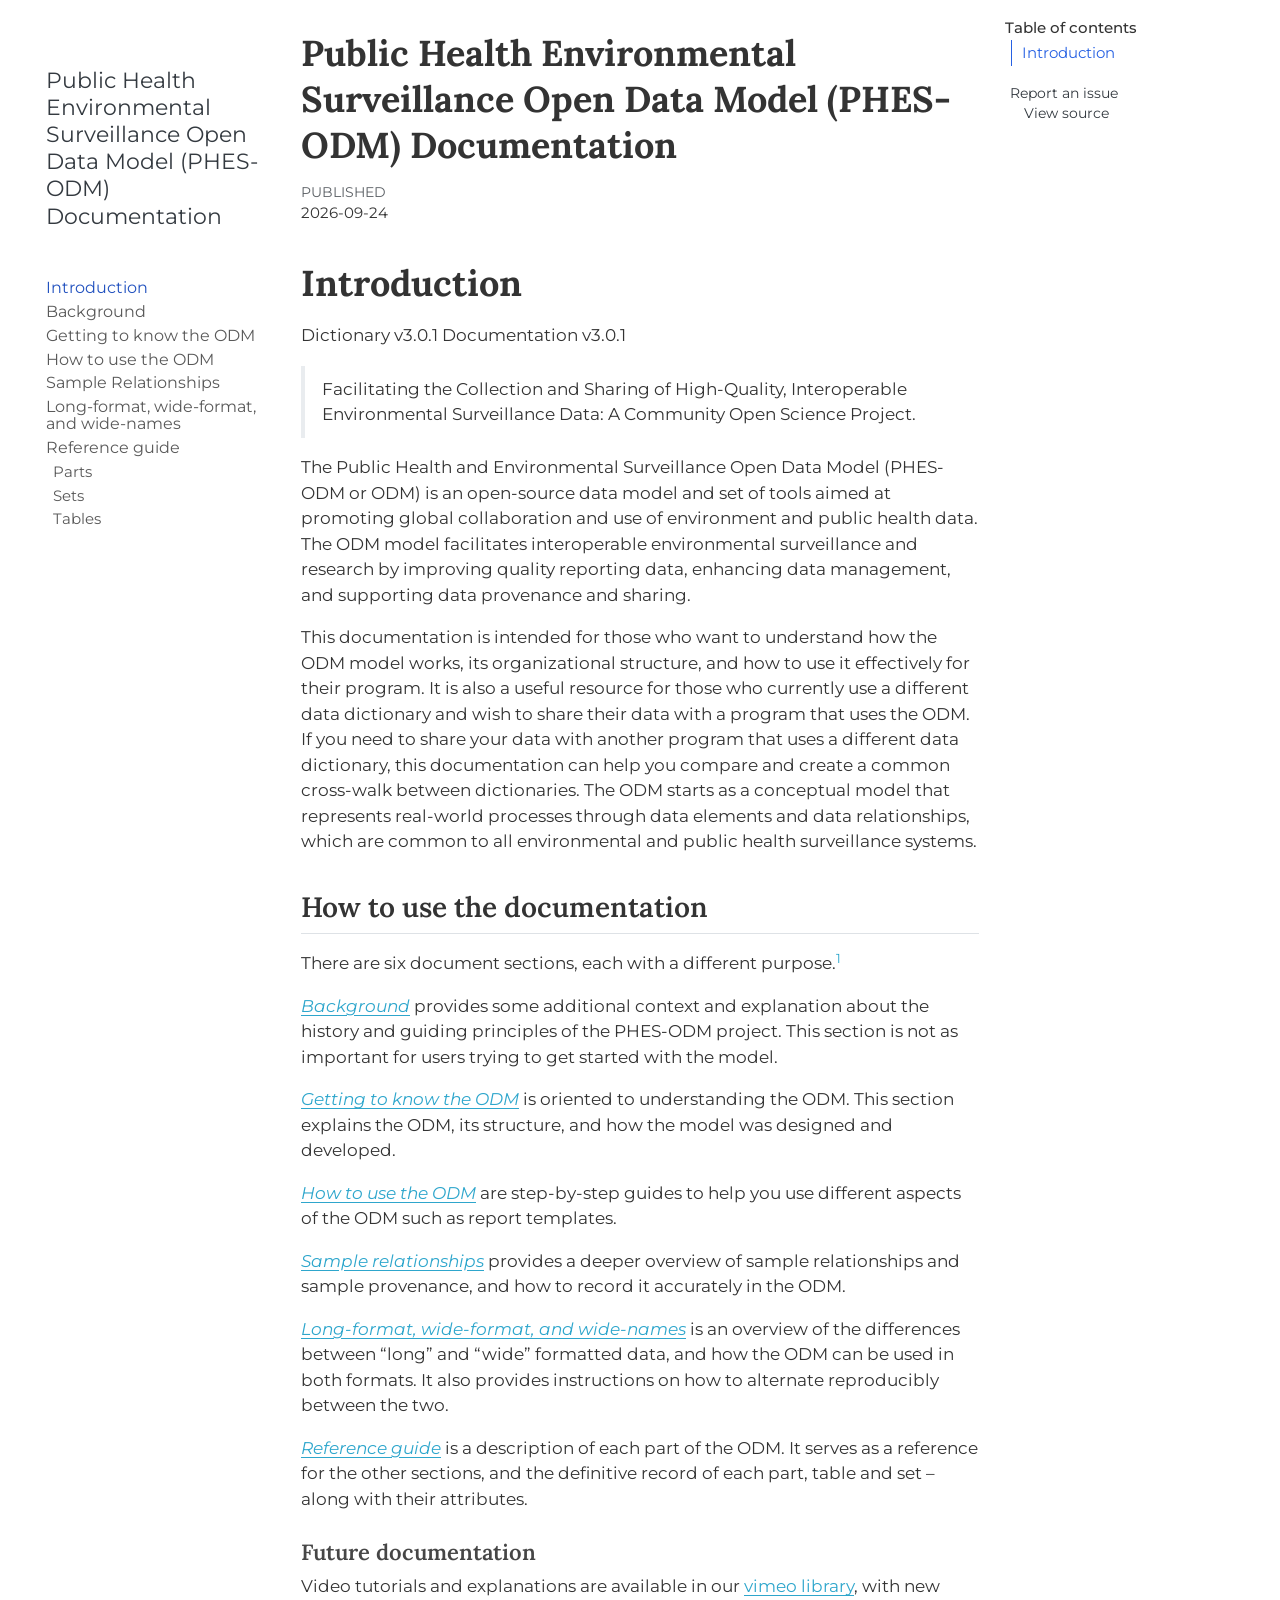
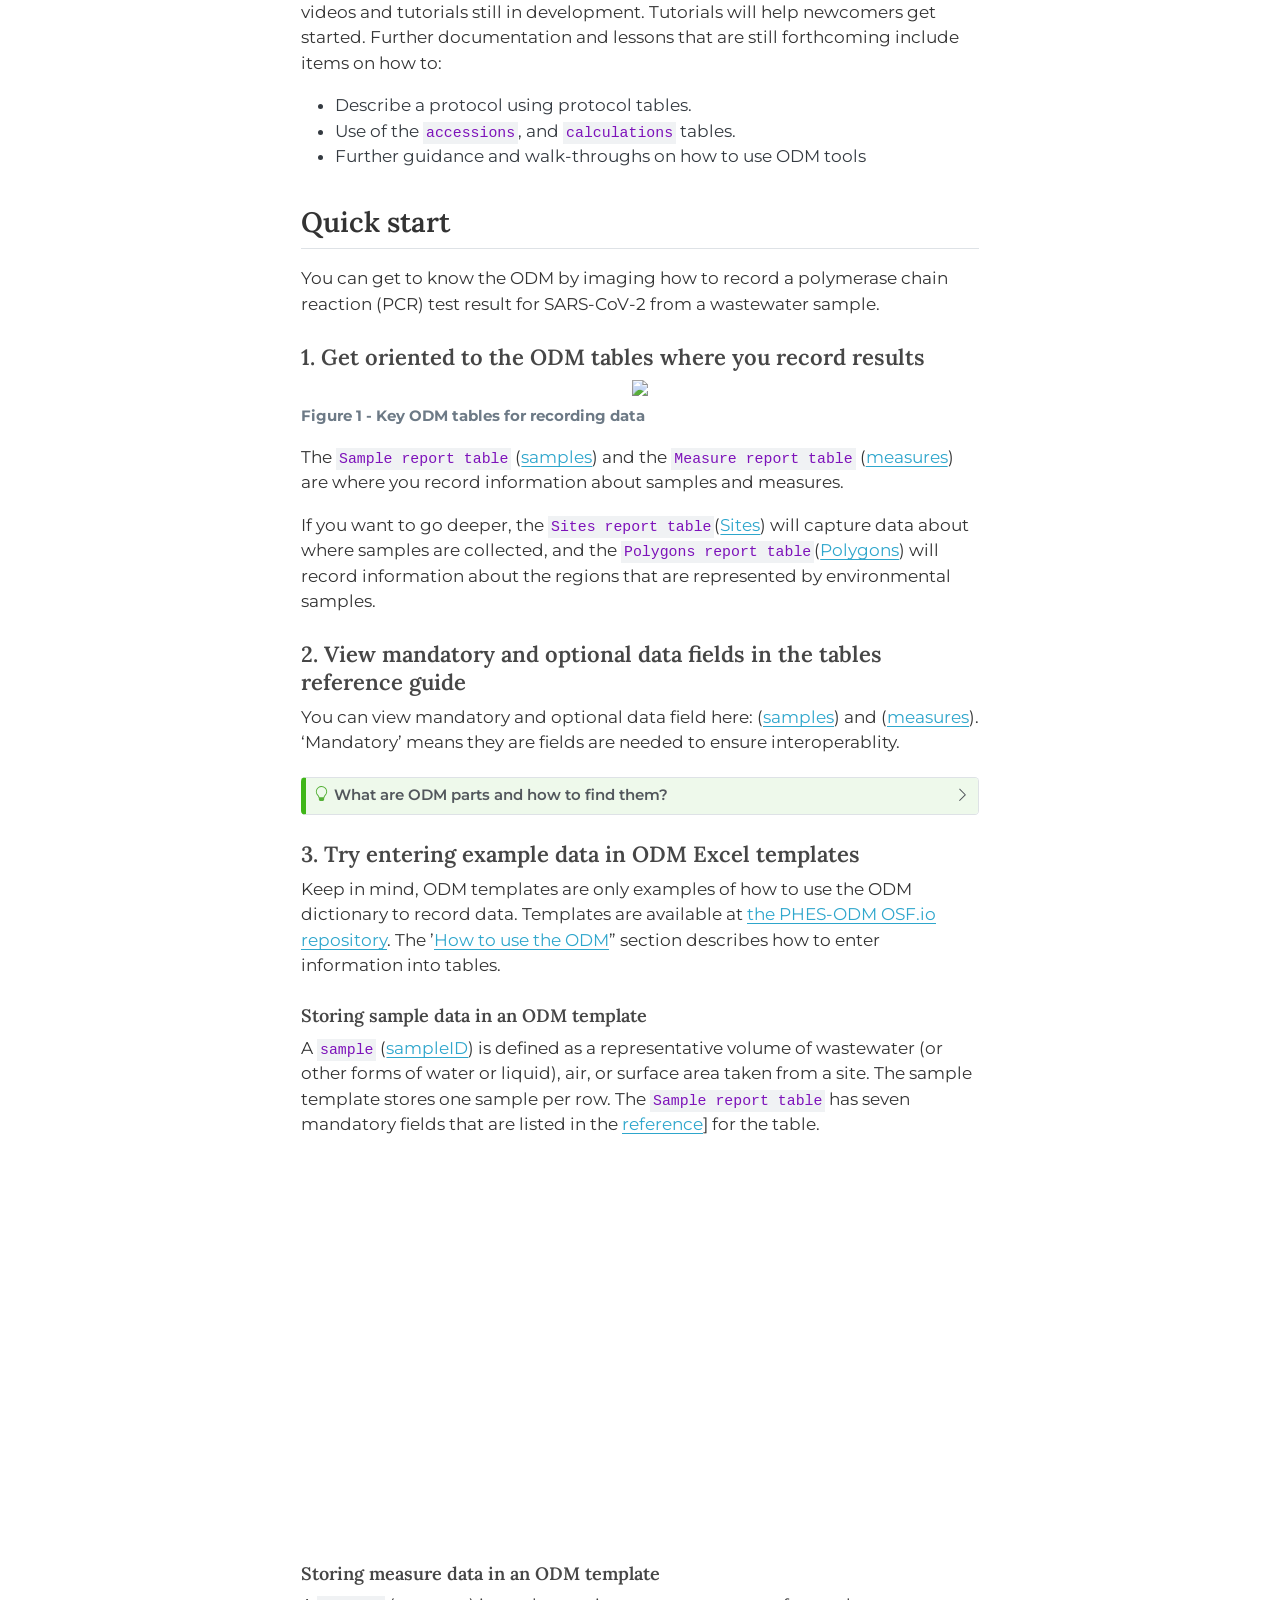
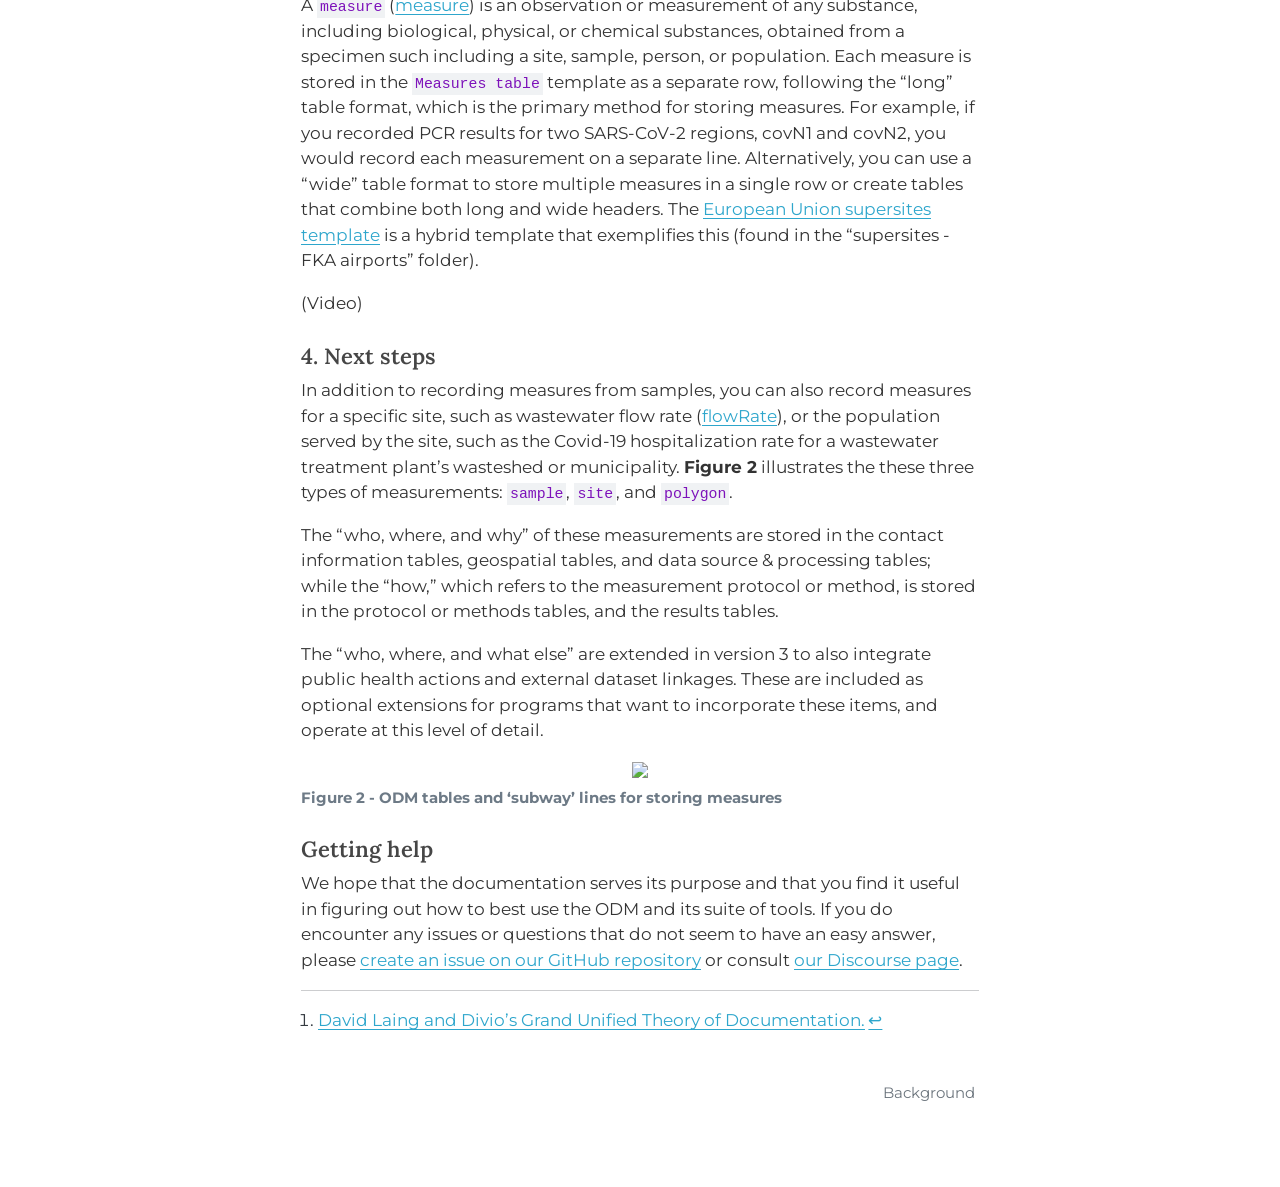
==== commit c723339a: "deploy: 5829599df464a1cba96661eae9b96ba9fa345b21" ====
--- a/index.html
+++ b/index.html
@@ -6,7 +6,7 @@
 
 <meta name="viewport" content="width=device-width, initial-scale=1.0, user-scalable=yes">
 
-<meta name="dcterms.date" content="2026-09-17">
+<meta name="dcterms.date" content="2026-09-24">
 
 <title>Public Health Environmental Surveillance Open Data Model (PHES-ODM) Documentation</title>
 <style>
@@ -246,7 +246,7 @@
     <div>
     <div class="quarto-title-meta-heading">Published</div>
     <div class="quarto-title-meta-contents">
-      <p class="date">2026-09-17</p>
+      <p class="date">2026-09-24</p>
     </div>
   </div>
   
